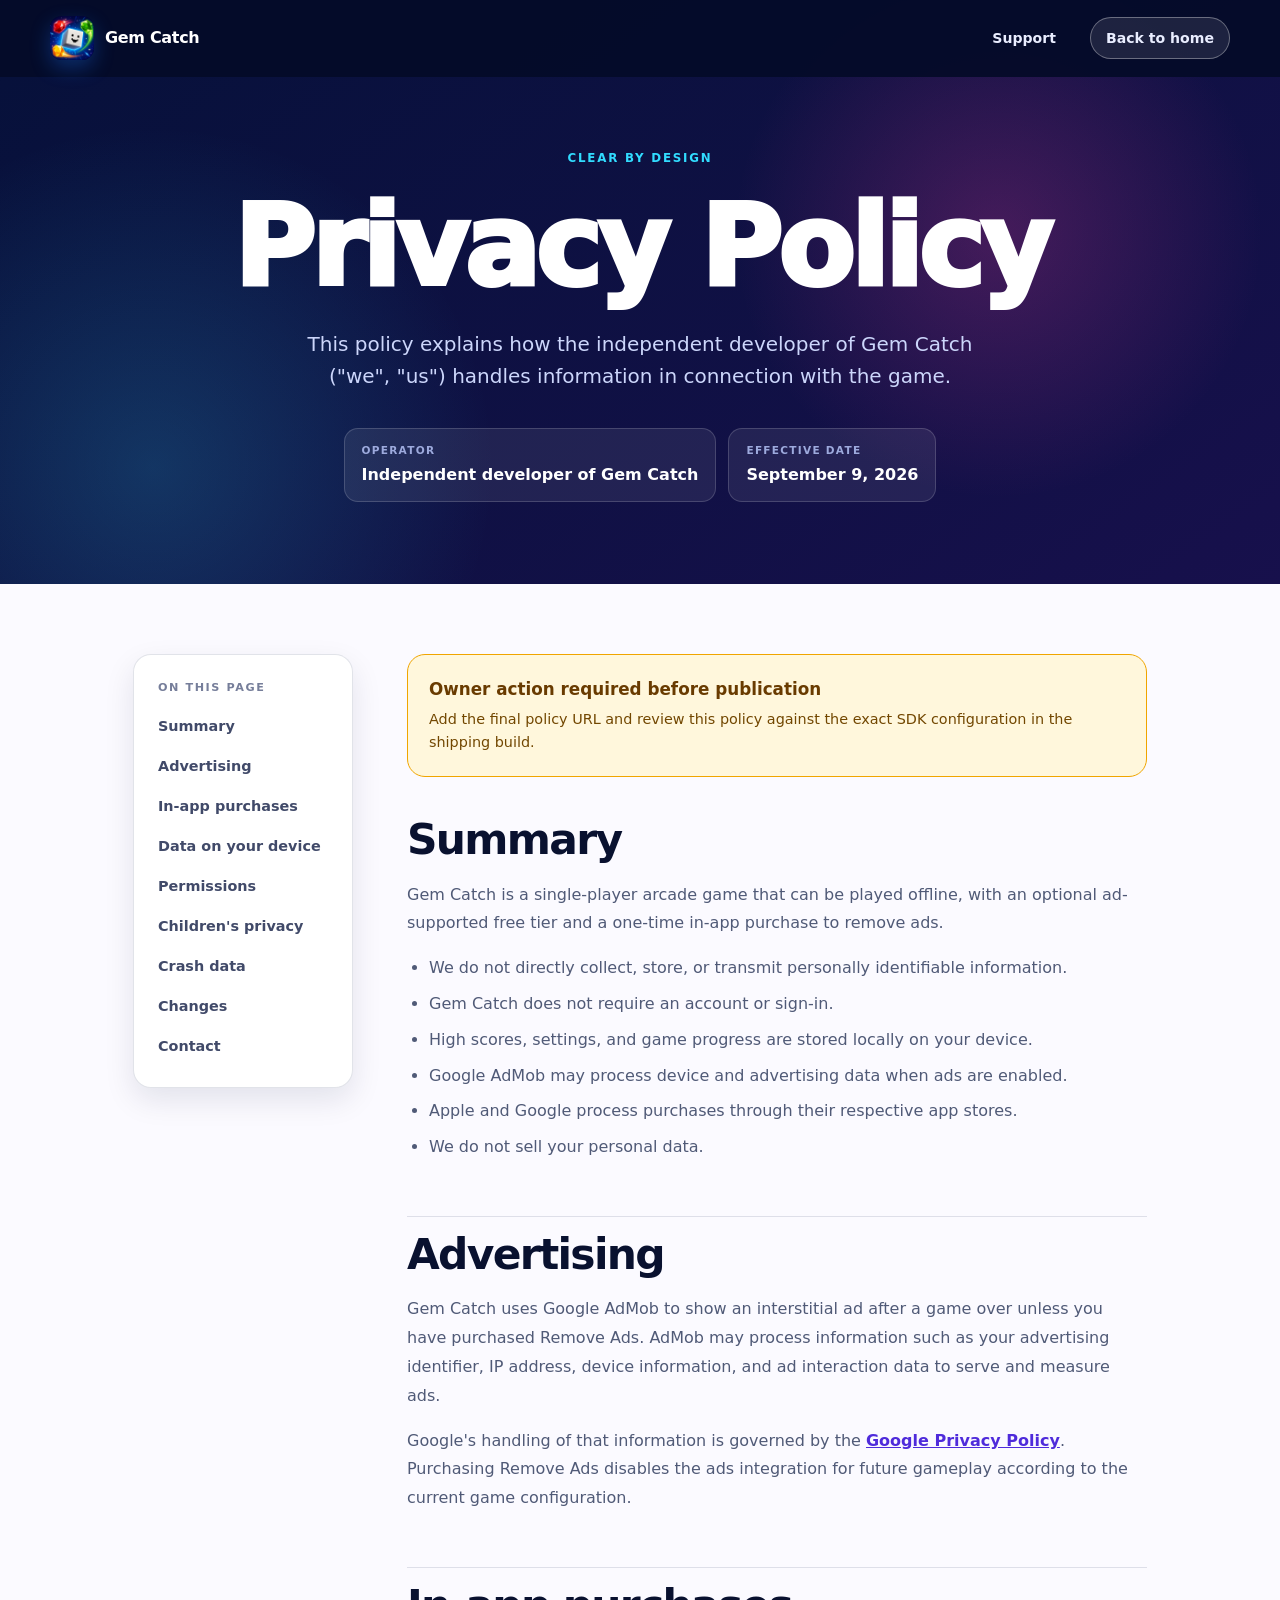
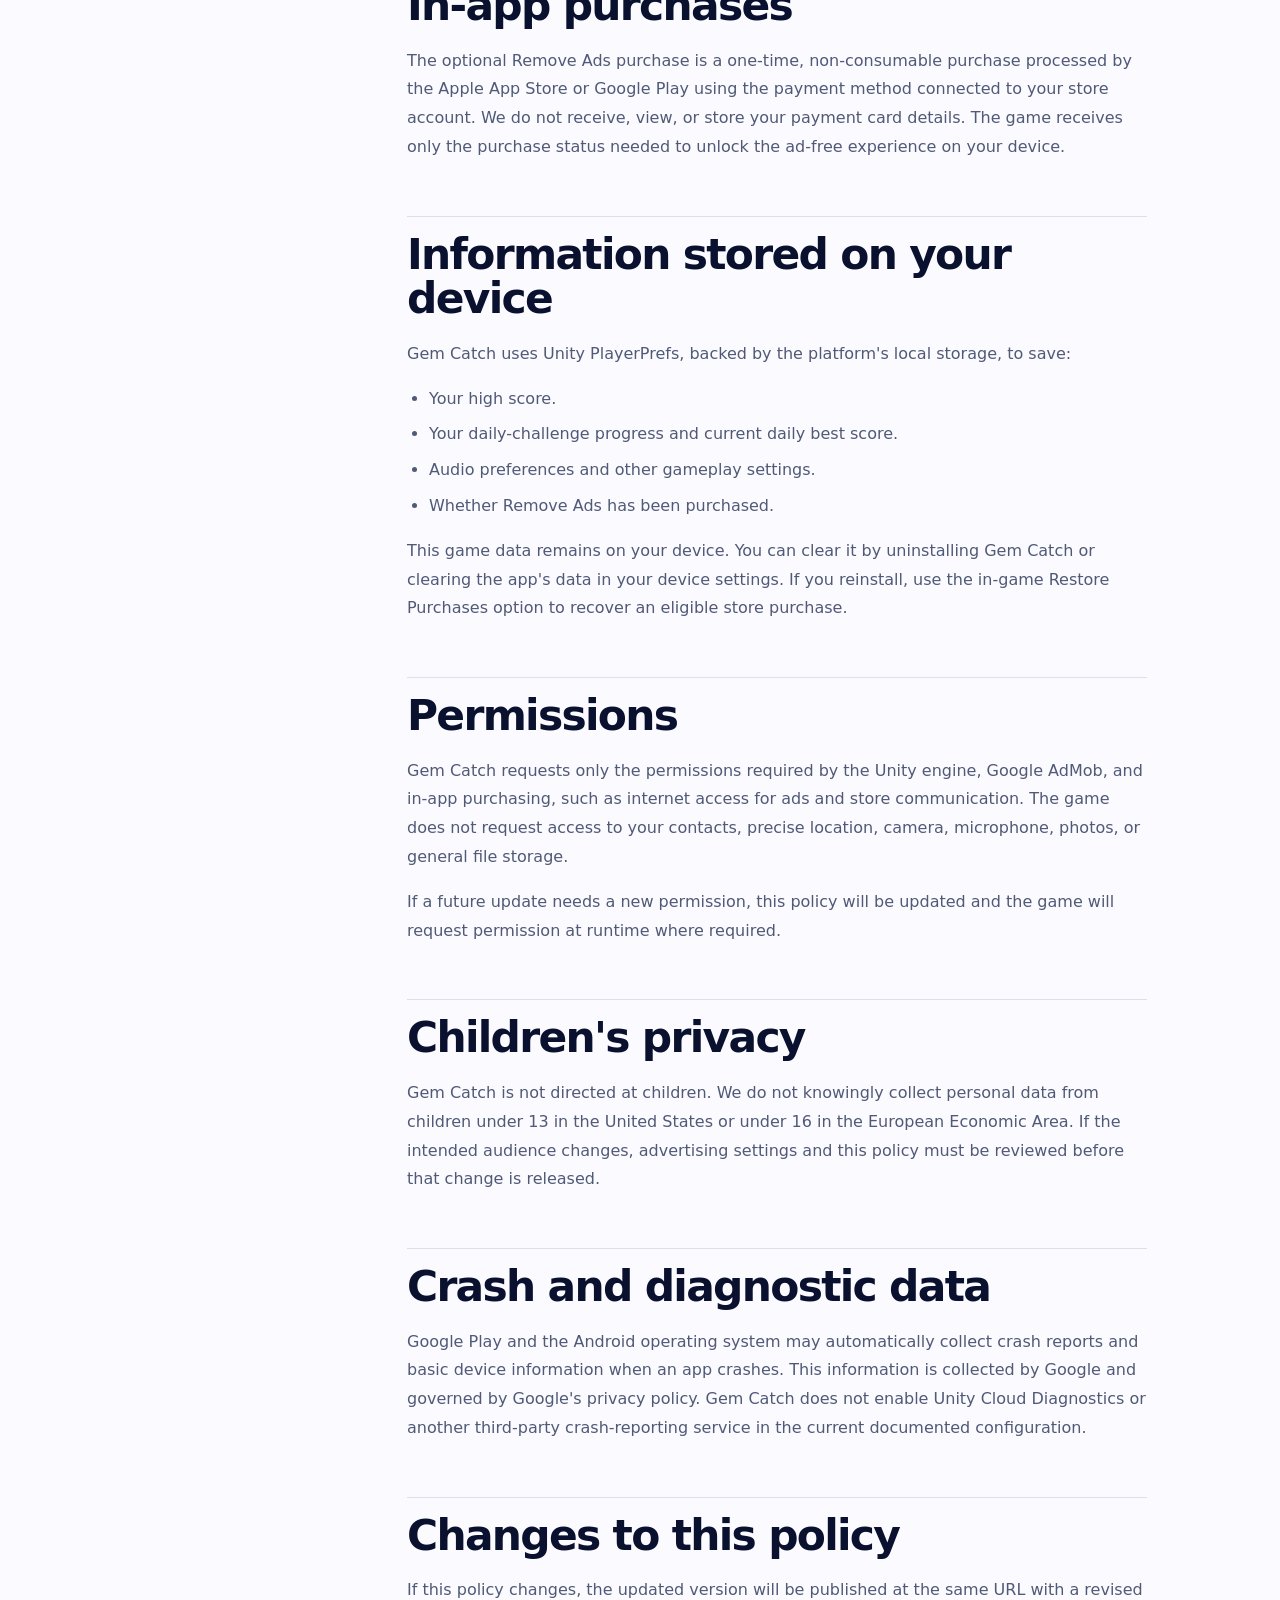
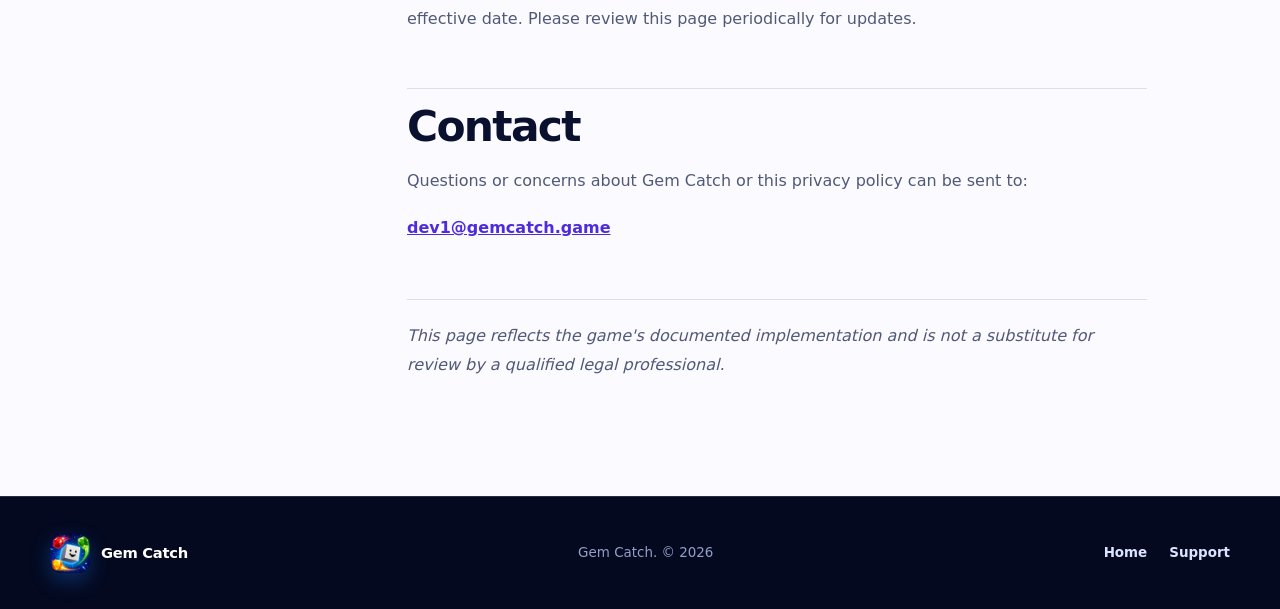
==== privacy-policy/index.html @ 97f4d266 "Launch Gem Catch website Co-authored-by: Copilot App <223556219+Copilot@users.noreply.github.com>" ====
<!doctype html>
<html lang="en" class="no-js">
  <head>
    <meta charset="utf-8">
    <meta name="viewport" content="width=device-width, initial-scale=1">
    <meta name="theme-color" content="#08184b">
    <meta name="description" content="Privacy Policy for the independently developed Gem Catch mobile game.">
    <meta name="robots" content="index, follow">

    <meta property="og:type" content="website">
    <meta property="og:site_name" content="Gem Catch">
    <meta property="og:title" content="Privacy Policy - Gem Catch">
    <meta property="og:description" content="Learn how Gem Catch handles local game data, advertising, purchases, and privacy.">
    <meta property="og:image" content="../assets/images/social-card.jpg">
    <meta property="og:image:width" content="1200">
    <meta property="og:image:height" content="630">
    <meta name="twitter:card" content="summary_large_image">
    <meta name="twitter:title" content="Privacy Policy - Gem Catch">
    <meta name="twitter:description" content="Learn how Gem Catch handles local game data, advertising, purchases, and privacy.">
    <meta name="twitter:image" content="../assets/images/social-card.jpg">

    <!-- OWNER_TODO: Add canonical and og:url after the public site URL is known. -->
    <title>Privacy Policy - Gem Catch</title>

    <link rel="icon" href="../assets/images/favicon.png" type="image/png">
    <link rel="apple-touch-icon" href="../assets/images/app-icon-192.png">
    <link rel="stylesheet" href="../assets/css/styles.css">
    <script>
      document.documentElement.classList.replace("no-js", "js");
    </script>
  </head>
  <body class="policy-page">
    <a class="skip-link" href="#policy-content">Skip to policy</a>

    <header class="site-header" data-site-header>
      <div class="container header-inner">
        <a class="brand" href="../" aria-label="Gem Catch home">
          <img src="../assets/images/app-icon-192.png" width="44" height="44" alt="">
          <span>Gem Catch</span>
        </a>
        <nav class="site-nav policy-nav" aria-label="Policy navigation">
          <a href="../#support">Support</a>
          <a class="nav-pill" href="../">Back to home</a>
        </nav>
      </div>
    </header>

    <main id="policy-content">
      <header class="policy-hero">
        <div class="container policy-hero-inner reveal">
          <p class="eyebrow">Clear by design</p>
          <h1>Privacy Policy</h1>
          <p class="policy-lead">
            This policy explains how the independent developer of Gem Catch
            ("we", "us") handles information in connection with the game.
          </p>
          <dl class="policy-meta">
            <div>
              <dt>Operator</dt>
              <dd>Independent developer of Gem Catch</dd>
            </div>
            <div>
              <dt>Effective date</dt>
              <dd><time datetime="2026-09-09">September 9, 2026</time></dd>
            </div>
          </dl>
        </div>
      </header>

      <div class="container policy-layout">
        <aside class="policy-toc" aria-label="On this page">
          <p>On this page</p>
          <nav>
            <a href="#summary">Summary</a>
            <a href="#advertising">Advertising</a>
            <a href="#purchases">In-app purchases</a>
            <a href="#local-data">Data on your device</a>
            <a href="#permissions">Permissions</a>
            <a href="#children">Children's privacy</a>
            <a href="#diagnostics">Crash data</a>
            <a href="#changes">Changes</a>
            <a href="#contact">Contact</a>
          </nav>
        </aside>

        <article class="policy-article">
          <div class="publication-notice" role="note">
            <strong>Owner action required before publication</strong>
            <p>
              Add the final policy URL and review this policy against the exact
              SDK configuration in the shipping build.
            </p>
          </div>

          <section id="summary">
            <h2>Summary</h2>
            <p>
              Gem Catch is a single-player arcade game that can be played
              offline, with an optional ad-supported free tier and a one-time
              in-app purchase to remove ads.
            </p>
            <ul>
              <li>We do not directly collect, store, or transmit personally identifiable information.</li>
              <li>Gem Catch does not require an account or sign-in.</li>
              <li>High scores, settings, and game progress are stored locally on your device.</li>
              <li>Google AdMob may process device and advertising data when ads are enabled.</li>
              <li>Apple and Google process purchases through their respective app stores.</li>
              <li>We do not sell your personal data.</li>
            </ul>
          </section>

          <section id="advertising">
            <h2>Advertising</h2>
            <p>
              Gem Catch uses Google AdMob to show an interstitial ad after a
              game over unless you have purchased Remove Ads. AdMob may process
              information such as your advertising identifier, IP address,
              device information, and ad interaction data to serve and measure ads.
            </p>
            <p>
              Google's handling of that information is governed by the
              <a href="https://policies.google.com/privacy" rel="noopener noreferrer">Google Privacy Policy</a>.
              Purchasing Remove Ads disables the ads integration for future
              gameplay according to the current game configuration.
            </p>
          </section>

          <section id="purchases">
            <h2>In-app purchases</h2>
            <p>
              The optional Remove Ads purchase is a one-time, non-consumable
              purchase processed by the Apple App Store or Google Play using
              the payment method connected to your store account. We do not
              receive, view, or store your payment card details.
              The game receives only the purchase status needed to unlock the
              ad-free experience on your device.
            </p>
          </section>

          <section id="local-data">
            <h2>Information stored on your device</h2>
            <p>
              Gem Catch uses Unity PlayerPrefs, backed by the platform's local
              storage, to save:
            </p>
            <ul>
              <li>Your high score.</li>
              <li>Your daily-challenge progress and current daily best score.</li>
              <li>Audio preferences and other gameplay settings.</li>
              <li>Whether Remove Ads has been purchased.</li>
            </ul>
            <p>
              This game data remains on your device. You can clear it by
              uninstalling Gem Catch or clearing the app's data in your device
              settings. If you reinstall, use the in-game Restore Purchases
              option to recover an eligible store purchase.
            </p>
          </section>

          <section id="permissions">
            <h2>Permissions</h2>
            <p>
              Gem Catch requests only the permissions required by the Unity
              engine, Google AdMob, and in-app purchasing, such as internet
              access for ads and store communication. The game does not request
              access to your contacts, precise location, camera, microphone,
              photos, or general file storage.
            </p>
            <p>
              If a future update needs a new permission, this policy will be
              updated and the game will request permission at runtime where required.
            </p>
          </section>

          <section id="children">
            <h2>Children's privacy</h2>
            <p>
              Gem Catch is not directed at children. We do not knowingly
              collect personal data from children under 13 in the
              United States or under 16 in the European Economic Area. If the
              intended audience changes, advertising settings and this policy
              must be reviewed before that change is released.
            </p>
          </section>

          <section id="diagnostics">
            <h2>Crash and diagnostic data</h2>
            <p>
              Google Play and the Android operating system may automatically
              collect crash reports and basic device information when an app
              crashes. This information is collected by Google and governed by
              Google's privacy policy. Gem Catch does not enable Unity Cloud
              Diagnostics or another third-party crash-reporting service in
              the current documented configuration.
            </p>
          </section>

          <section id="changes">
            <h2>Changes to this policy</h2>
            <p>
              If this policy changes, the updated version will be published at
              the same URL with a revised effective date. Please review this
              page periodically for updates.
            </p>
          </section>

          <section id="contact">
            <h2>Contact</h2>
            <p>
              Questions or concerns about Gem Catch or this privacy policy can
              be sent to:
            </p>
            <p class="support-email">
              <a href="mailto:dev1@gemcatch.game">dev1@gemcatch.game</a>
            </p>
          </section>

          <p class="policy-disclaimer">
            This page reflects the game's documented implementation and is not
            a substitute for review by a qualified legal professional.
          </p>
        </article>
      </div>
    </main>

    <footer class="site-footer">
      <div class="container footer-inner">
        <a class="brand brand-footer" href="../" aria-label="Gem Catch home">
          <img src="../assets/images/app-icon-192.png" width="40" height="40" alt="">
          <span>Gem Catch</span>
        </a>
        <p>Gem Catch. <span>&copy; <span data-current-year>2026</span></span></p>
        <nav aria-label="Footer navigation">
          <a href="../">Home</a>
          <a href="../#support">Support</a>
        </nav>
      </div>
    </footer>

    <script src="../assets/js/site.js" defer></script>
  </body>
</html>
---- assets/css/styles.css ----
:root {
  color-scheme: dark;
  --ink: #09112f;
  --ink-soft: #263055;
  --paper: #fbfaff;
  --paper-blue: #f0f5ff;
  --night: #050b29;
  --night-soft: #0b1950;
  --blue: #1e79ff;
  --cyan: #31dcff;
  --pink: #ff42a7;
  --purple: #9b5cff;
  --gold: #ffc629;
  --green: #8bea37;
  --white: #ffffff;
  --muted-light: #bdc8ef;
  --border-light: rgba(255, 255, 255, 0.14);
  --border-dark: rgba(13, 28, 75, 0.12);
  --shadow-sm: 0 12px 30px rgba(6, 16, 55, 0.1);
  --shadow-lg: 0 34px 80px rgba(3, 9, 41, 0.28);
  --radius-sm: 18px;
  --radius-md: 28px;
  --radius-lg: 42px;
  --container: 1180px;
}

*,
*::before,
*::after {
  box-sizing: border-box;
}

html {
  scroll-behavior: smooth;
  scroll-padding-top: 96px;
}

body {
  margin: 0;
  background: var(--night);
  color: var(--white);
  font-family: Inter, ui-rounded, "SF Pro Rounded", "Segoe UI", system-ui, -apple-system, sans-serif;
  font-size: 16px;
  line-height: 1.6;
  text-rendering: optimizeLegibility;
  -webkit-font-smoothing: antialiased;
}

body::selection {
  background: var(--gold);
  color: var(--ink);
}

img,
svg {
  display: block;
  max-width: 100%;
}

button,
a {
  font: inherit;
}

a {
  color: inherit;
}

h1,
h2,
h3,
p {
  margin-top: 0;
}

h1,
h2,
h3 {
  line-height: 1.05;
  letter-spacing: -0.04em;
}

h2 {
  margin-bottom: 24px;
  font-size: clamp(2.45rem, 7vw, 5.6rem);
  font-weight: 900;
}

h2 span {
  color: var(--blue);
}

h3 {
  font-size: clamp(1.35rem, 3vw, 2rem);
  font-weight: 850;
}

.container {
  width: min(calc(100% - 40px), var(--container));
  margin-inline: auto;
}

.section {
  position: relative;
  padding: 96px 0;
}

.sr-only {
  position: absolute;
  width: 1px;
  height: 1px;
  padding: 0;
  margin: -1px;
  overflow: hidden;
  clip: rect(0, 0, 0, 0);
  white-space: nowrap;
  border: 0;
}

.skip-link {
  position: fixed;
  top: 12px;
  left: 12px;
  z-index: 1000;
  padding: 10px 16px;
  border-radius: 999px;
  background: var(--white);
  color: var(--ink);
  font-weight: 800;
  text-decoration: none;
  transform: translateY(-160%);
  transition: transform 160ms ease;
}

.skip-link:focus {
  transform: translateY(0);
}

:focus-visible {
  outline: 3px solid var(--gold);
  outline-offset: 4px;
}

.site-header {
  position: fixed;
  top: 0;
  right: 0;
  left: 0;
  z-index: 100;
  border-bottom: 1px solid transparent;
  transition: background-color 180ms ease, border-color 180ms ease, box-shadow 180ms ease;
}

.site-header.is-scrolled {
  border-color: var(--border-light);
  background: rgba(5, 11, 41, 0.86);
  box-shadow: 0 12px 36px rgba(0, 0, 0, 0.16);
  -webkit-backdrop-filter: blur(18px);
  backdrop-filter: blur(18px);
}

.header-inner {
  display: flex;
  min-height: 76px;
  align-items: center;
  justify-content: space-between;
  gap: 18px;
}

.brand {
  display: inline-flex;
  align-items: center;
  gap: 11px;
  color: var(--white);
  font-size: 1rem;
  font-weight: 900;
  letter-spacing: -0.02em;
  text-decoration: none;
  white-space: nowrap;
}

.brand img {
  border-radius: 12px;
  box-shadow: 0 8px 20px rgba(27, 127, 255, 0.3);
}

.site-nav {
  display: flex;
  align-items: center;
  gap: clamp(12px, 2.7vw, 34px);
}

.site-nav a {
  color: #e9edff;
  font-size: 0.88rem;
  font-weight: 750;
  text-decoration: none;
}

.site-nav a:not(.nav-pill):hover {
  color: var(--cyan);
}

.nav-pill {
  padding: 9px 15px;
  border: 1px solid rgba(255, 255, 255, 0.34);
  border-radius: 999px;
  background: rgba(255, 255, 255, 0.1);
}

.nav-pill:hover {
  background: var(--white);
  color: var(--ink);
}

.hero {
  position: relative;
  min-height: 820px;
  overflow: hidden;
  padding: 126px 0 110px;
  background:
    radial-gradient(circle at 18% 42%, rgba(48, 218, 255, 0.19), transparent 28%),
    radial-gradient(circle at 84% 33%, rgba(255, 52, 157, 0.2), transparent 25%),
    linear-gradient(145deg, #07133f 0%, #061036 43%, #17083e 100%);
}

.hero::before {
  position: absolute;
  inset: 0;
  background:
    linear-gradient(90deg, rgba(5, 11, 41, 0.22), rgba(5, 11, 41, 0.02)),
    url("../images/space-background.png") center / cover;
  content: "";
  opacity: 0.42;
}

.hero-stars,
.cta-stars {
  position: absolute;
  inset: 0;
  background-image:
    radial-gradient(circle at 15% 25%, #fff 0 1px, transparent 2px),
    radial-gradient(circle at 75% 18%, #fff 0 1px, transparent 2px),
    radial-gradient(circle at 66% 68%, #9eeeff 0 1px, transparent 2px),
    radial-gradient(circle at 35% 76%, #fff 0 1px, transparent 2px),
    radial-gradient(circle at 88% 80%, #ffccf0 0 1px, transparent 2px);
  background-size: 240px 240px, 310px 310px, 350px 350px, 290px 290px, 420px 420px;
  opacity: 0.75;
}

.hero-grid {
  position: relative;
  z-index: 2;
  display: grid;
  align-items: center;
  gap: clamp(42px, 7vw, 90px);
}

.hero-copy {
  position: relative;
  z-index: 3;
}

.eyebrow {
  display: flex;
  align-items: center;
  gap: 10px;
  margin-bottom: 22px;
  color: var(--cyan);
  font-size: 0.74rem;
  font-weight: 900;
  letter-spacing: 0.15em;
  line-height: 1.4;
  text-transform: uppercase;
}

.eyebrow-dot {
  width: 8px;
  height: 8px;
  border-radius: 2px;
  background: var(--green);
  box-shadow: 0 0 16px var(--green);
  transform: rotate(45deg);
}

.eyebrow-dark {
  color: #4c2ddb;
}

.hero-logo {
  width: min(100%, 420px);
  height: auto;
  max-height: 260px;
  margin: -34px 0 -30px;
  object-fit: contain;
  object-position: left center;
}

.hero-kicker {
  margin-bottom: 13px;
  color: var(--white);
  font-size: clamp(2.1rem, 8vw, 4.9rem);
  font-weight: 950;
  letter-spacing: -0.065em;
  line-height: 0.98;
}

.hero-description {
  max-width: 580px;
  margin-bottom: 28px;
  color: #d7defc;
  font-size: clamp(1.05rem, 2vw, 1.25rem);
  line-height: 1.7;
}

.store-actions {
  display: flex;
  flex-wrap: wrap;
  gap: 12px;
}

.store-button {
  display: inline-flex;
  min-width: 184px;
  align-items: center;
  justify-content: center;
  gap: 12px;
  padding: 11px 18px;
  border: 1px solid rgba(255, 255, 255, 0.22);
  border-radius: 15px;
  background: rgba(255, 255, 255, 0.09);
  color: var(--white);
  line-height: 1.1;
  text-align: left;
}

.store-button svg {
  width: 25px;
  height: 25px;
  fill: currentColor;
}

.store-button span {
  font-size: 0.98rem;
  font-weight: 850;
}

.store-button small {
  display: block;
  margin-bottom: 3px;
  color: #abb6e2;
  font-size: 0.63rem;
  font-weight: 700;
  letter-spacing: 0.06em;
  text-transform: uppercase;
}

.store-button:disabled {
  cursor: not-allowed;
  opacity: 0.72;
}

.trust-list {
  display: flex;
  flex-wrap: wrap;
  gap: 8px 20px;
  padding: 0;
  margin: 25px 0 0;
  color: var(--muted-light);
  font-size: 0.85rem;
  font-weight: 700;
  list-style: none;
}

.trust-list li::before {
  margin-right: 8px;
  color: var(--green);
  content: "\2713";
}

.hero-visual {
  position: relative;
  display: grid;
  min-height: 550px;
  place-items: center;
}

.phone-shell {
  position: relative;
  z-index: 4;
  width: min(73vw, 320px);
  padding: 10px;
  border: 1px solid rgba(255, 255, 255, 0.42);
  border-radius: 48px;
  background: linear-gradient(145deg, #f8f9ff, #7c89bc 45%, #19234e 55%, #ced6ff);
  box-shadow:
    0 48px 90px rgba(0, 0, 0, 0.42),
    inset 0 0 0 2px rgba(255, 255, 255, 0.7);
  transform: rotate(4deg);
}

.phone-shell::after {
  position: absolute;
  inset: 5px;
  z-index: -1;
  border-radius: 43px;
  background: #030719;
  content: "";
}

.phone-speaker {
  position: absolute;
  top: 18px;
  left: 50%;
  z-index: 8;
  width: 78px;
  height: 23px;
  border-radius: 0 0 14px 14px;
  background: #050812;
  transform: translateX(-50%);
}

.phone-screen {
  position: relative;
  aspect-ratio: 9 / 18;
  overflow: hidden;
  border-radius: 38px;
  background: var(--night);
}

.concept-screen > img {
  width: 100%;
  height: 100%;
  object-fit: cover;
}

.concept-screen::after {
  position: absolute;
  inset: 0;
  background:
    linear-gradient(180deg, rgba(2, 7, 28, 0.4), transparent 28%),
    radial-gradient(circle at 50% 68%, rgba(46, 218, 255, 0.12), transparent 34%),
    linear-gradient(0deg, rgba(1, 5, 24, 0.7), transparent 30%);
  content: "";
}

.concept-hud {
  position: absolute;
  top: 50px;
  right: 17px;
  left: 17px;
  z-index: 2;
  display: flex;
  align-items: center;
  justify-content: space-between;
  color: var(--white);
  font-size: 0.58rem;
  font-weight: 900;
  letter-spacing: 0.12em;
}

.concept-hud strong {
  display: block;
  color: var(--gold);
  font-size: 1.15rem;
  letter-spacing: 0.02em;
}

.concept-hud > span:last-child {
  padding: 7px 9px;
  border-radius: 9px;
  background: linear-gradient(135deg, var(--pink), #7e3bff);
  box-shadow: 0 7px 20px rgba(255, 66, 167, 0.35);
}

.drop-line {
  position: absolute;
  top: 145px;
  left: 50%;
  z-index: 2;
  width: 2px;
  height: 155px;
  background: linear-gradient(180deg, rgba(60, 226, 255, 0), rgba(60, 226, 255, 0.8));
  transform: rotate(-14deg);
  transform-origin: top center;
}

.play-gem,
.mini-gem,
.floating-gem {
  background: linear-gradient(135deg, rgba(255, 255, 255, 0.9) 0 12%, var(--cyan) 14% 45%, #1781ff 48% 76%, #0751bc 78%);
  clip-path: polygon(50% 0, 89% 22%, 100% 62%, 65% 100%, 28% 91%, 0 55%, 14% 18%);
  filter: drop-shadow(0 0 12px rgba(49, 220, 255, 0.85));
}

.play-gem {
  position: absolute;
  top: 294px;
  left: 42%;
  z-index: 3;
  width: 56px;
  height: 56px;
  animation: gem-float 2.7s ease-in-out infinite;
}

.catcher {
  position: absolute;
  bottom: 71px;
  left: 50%;
  z-index: 3;
  width: 92px;
  height: 64px;
  border: 5px solid #ecf8ff;
  border-top: 0;
  border-radius: 8px 8px 18px 18px;
  background: linear-gradient(180deg, rgba(49, 220, 255, 0.2), rgba(49, 220, 255, 0.6));
  box-shadow: 0 0 22px rgba(49, 220, 255, 0.65);
  transform: translateX(-50%) perspective(70px) rotateX(-8deg);
}

.catcher span {
  position: absolute;
  top: -6px;
  width: 8px;
  height: 8px;
  border-radius: 50%;
  background: var(--white);
}

.catcher span:first-child {
  left: -6px;
}

.catcher span:last-child {
  right: -6px;
}

.concept-label {
  position: absolute;
  right: 14px;
  bottom: 18px;
  left: 14px;
  z-index: 4;
  padding: 8px 10px;
  border: 1px solid rgba(255, 255, 255, 0.22);
  border-radius: 999px;
  background: rgba(3, 8, 31, 0.7);
  color: #dce5ff;
  font-size: 0.59rem;
  font-weight: 800;
  letter-spacing: 0.1em;
  text-align: center;
  text-transform: uppercase;
  -webkit-backdrop-filter: blur(10px);
  backdrop-filter: blur(10px);
}

.orbit {
  position: absolute;
  z-index: 1;
  border: 1px solid rgba(79, 222, 255, 0.28);
  border-radius: 50%;
  transform: rotate(-12deg);
}

.orbit-one {
  width: 500px;
  height: 280px;
}

.orbit-two {
  width: 610px;
  height: 350px;
  border-color: rgba(255, 66, 167, 0.2);
  transform: rotate(21deg);
}

.score-chip {
  position: absolute;
  z-index: 6;
  display: flex;
  align-items: center;
  gap: 10px;
  padding: 12px 15px;
  border: 1px solid rgba(255, 255, 255, 0.24);
  border-radius: 15px;
  background: rgba(11, 25, 80, 0.8);
  box-shadow: var(--shadow-lg);
  -webkit-backdrop-filter: blur(12px);
  backdrop-filter: blur(12px);
}

.score-chip span {
  color: var(--muted-light);
  font-size: 0.65rem;
  font-weight: 800;
  letter-spacing: 0.08em;
  text-transform: uppercase;
}

.score-chip strong {
  color: var(--gold);
  font-size: 1.35rem;
}

.score-chip-top {
  top: 105px;
  right: 0;
  transform: rotate(5deg);
}

.score-chip-bottom {
  bottom: 115px;
  left: -5px;
  transform: rotate(-7deg);
}

.floating-gem {
  position: absolute;
  z-index: 1;
  width: 42px;
  height: 42px;
}

.gem-pink {
  background: linear-gradient(135deg, #fff 0 10%, #ff8bd1 12% 36%, var(--pink) 39% 72%, #a90f68 74%);
  filter: drop-shadow(0 0 14px rgba(255, 66, 167, 0.7));
}

.gem-green {
  background: linear-gradient(135deg, #fff 0 10%, #c7ff83 12% 36%, var(--green) 39% 72%, #329413 74%);
  filter: drop-shadow(0 0 14px rgba(139, 234, 55, 0.65));
}

.gem-gold {
  background: linear-gradient(135deg, #fff 0 10%, #fff082 12% 36%, var(--gold) 39% 72%, #d77b00 74%);
  filter: drop-shadow(0 0 14px rgba(255, 198, 41, 0.7));
}

.gem-one {
  top: 21%;
  left: 5%;
  animation: drift 5s ease-in-out infinite;
}

.gem-two {
  right: 7%;
  bottom: 18%;
  width: 30px;
  height: 30px;
  animation: drift 6s 1s ease-in-out infinite;
}

.gem-three {
  bottom: 8%;
  left: 45%;
  width: 24px;
  height: 24px;
  animation: drift 4s 0.5s ease-in-out infinite;
}

.hero-wave {
  position: absolute;
  right: -5%;
  bottom: -68px;
  left: -5%;
  z-index: 5;
  height: 140px;
  border-radius: 50% 50% 0 0;
  background: var(--paper);
}

.section-light {
  background: var(--paper);
  color: var(--ink);
}

.section-heading {
  max-width: 760px;
  margin-bottom: 54px;
}

.section-heading > p:last-child {
  max-width: 650px;
  color: #586180;
  font-size: 1.08rem;
}

.section-heading-centered {
  margin-right: auto;
  margin-left: auto;
  text-align: center;
}

.section-heading-centered .eyebrow {
  justify-content: center;
}

.section-heading-centered > p:last-child {
  margin-right: auto;
  margin-left: auto;
}

.steps-grid {
  display: grid;
  gap: 18px;
  padding: 0;
  margin: 0;
  list-style: none;
}

.step-card {
  position: relative;
  min-height: 340px;
  overflow: hidden;
  padding: 28px;
  border: 1px solid var(--border-dark);
  border-radius: var(--radius-md);
  background: var(--white);
  box-shadow: var(--shadow-sm);
}

.step-card.featured {
  background: linear-gradient(145deg, #5225de, #147cec);
  color: var(--white);
  transform: none;
}

.step-card p {
  color: #65708e;
}

.step-card.featured p {
  color: #dbe3ff;
}

.step-number {
  color: #9ba4bc;
  font-size: 0.75rem;
  font-weight: 900;
  letter-spacing: 0.14em;
}

.featured .step-number {
  color: #b9efff;
}

.step-icon {
  position: relative;
  display: grid;
  width: 110px;
  height: 110px;
  margin: 30px 0 38px;
  place-items: center;
  border-radius: 32px;
  background: var(--paper-blue);
  transform: rotate(-5deg);
}

.featured .step-icon {
  background: rgba(255, 255, 255, 0.12);
}

.step-icon-place::before {
  width: 62px;
  height: 28px;
  border: 5px solid var(--blue);
  border-top: 0;
  border-radius: 4px 4px 12px 12px;
  content: "";
}

.step-icon-place span {
  position: absolute;
  top: 25px;
  width: 29px;
  height: 29px;
  background: linear-gradient(135deg, #fff, var(--pink) 35%, #8625b8);
  clip-path: polygon(50% 0, 100% 40%, 72% 100%, 25% 92%, 0 35%);
}

.step-icon-predict::before {
  width: 58px;
  height: 58px;
  border: 4px dashed var(--cyan);
  border-radius: 50%;
  content: "";
}

.step-icon-predict span {
  position: absolute;
  width: 28px;
  height: 28px;
  background: linear-gradient(135deg, #fff, var(--gold) 35%, #f36e19);
  clip-path: polygon(50% 0, 100% 35%, 75% 100%, 20% 92%, 0 38%);
}

.step-icon-catch::before {
  width: 57px;
  height: 57px;
  border-radius: 50%;
  background:
    linear-gradient(90deg, transparent 46%, var(--pink) 47% 53%, transparent 54%),
    linear-gradient(transparent 46%, var(--pink) 47% 53%, transparent 54%);
  content: "";
}

.step-icon-catch span {
  position: absolute;
  width: 15px;
  height: 15px;
  border-radius: 50%;
  background: var(--pink);
  box-shadow: 0 0 16px var(--pink);
}

.features-section {
  overflow: hidden;
  background:
    radial-gradient(circle at 0 20%, rgba(24, 132, 255, 0.24), transparent 28%),
    radial-gradient(circle at 100% 80%, rgba(255, 66, 167, 0.16), transparent 24%),
    var(--night);
}

.features-section .section-heading > p:last-child {
  color: var(--muted-light);
}

.features-section h2 span,
.preview-section h2 span {
  color: var(--cyan);
}

.feature-grid {
  display: grid;
  gap: 18px;
}

.feature-card {
  position: relative;
  min-height: 320px;
  overflow: hidden;
  padding: 30px;
  border: 1px solid var(--border-light);
  border-radius: var(--radius-md);
  background: rgba(255, 255, 255, 0.065);
  box-shadow: inset 0 1px 0 rgba(255, 255, 255, 0.06);
}

.feature-card::before {
  position: absolute;
  inset: 0;
  background: linear-gradient(145deg, rgba(255, 255, 255, 0.06), transparent 45%);
  content: "";
  pointer-events: none;
}

.feature-card h3,
.feature-card p,
.feature-card .feature-tag {
  position: relative;
  z-index: 2;
}

.feature-card p {
  max-width: 500px;
  color: var(--muted-light);
}

.feature-tag {
  display: inline-block;
  margin-bottom: 16px;
  color: var(--cyan);
  font-size: 0.7rem;
  font-weight: 900;
  letter-spacing: 0.15em;
  text-transform: uppercase;
}

.feature-combo {
  display: grid;
  align-items: end;
  background:
    radial-gradient(circle at 80% 15%, rgba(255, 66, 167, 0.26), transparent 33%),
    linear-gradient(145deg, rgba(125, 54, 255, 0.3), rgba(255, 255, 255, 0.04));
}

.combo-meter {
  position: relative;
  z-index: 2;
  display: flex;
  align-items: end;
  gap: 7px;
}

.combo-meter span {
  display: grid;
  flex: 1;
  height: 42px;
  place-items: center;
  border-radius: 12px 12px 5px 5px;
  background: rgba(255, 255, 255, 0.08);
  color: #8e9ac5;
  font-size: 0.77rem;
  font-weight: 900;
}

.combo-meter span:nth-child(2) {
  height: 55px;
}

.combo-meter span:nth-child(3) {
  height: 69px;
}

.combo-meter span:nth-child(4) {
  height: 83px;
}

.combo-meter span.active {
  height: 102px;
  background: linear-gradient(180deg, var(--pink), #7b39fb);
  color: var(--white);
  box-shadow: 0 10px 30px rgba(255, 66, 167, 0.35);
}

.feature-gems {
  display: flex;
  height: 105px;
  align-items: center;
  gap: 16px;
}

.mini-gem {
  width: 64px;
  height: 64px;
}

.mini-gem-gold {
  background: linear-gradient(135deg, #fff 0 10%, #fff082 12% 36%, var(--gold) 39% 72%, #d77b00 74%);
  filter: drop-shadow(0 0 14px rgba(255, 198, 41, 0.5));
  transform: rotate(-10deg);
}

.mini-heart {
  position: relative;
  width: 58px;
  height: 52px;
  margin-top: 12px;
  background: linear-gradient(145deg, #ff9bcf, var(--pink) 52%, #b31871);
  clip-path: polygon(50% 100%, 5% 52%, 3% 29%, 12% 10%, 31% 2%, 50% 18%, 69% 2%, 88% 10%, 97% 29%, 95% 52%);
  filter: drop-shadow(0 0 14px rgba(255, 66, 167, 0.5));
}

.mini-bomb {
  position: relative;
  width: 56px;
  height: 56px;
  border: 3px solid #8290bd;
  border-radius: 50%;
  background: radial-gradient(circle at 34% 28%, #596385, #131932 66%);
  box-shadow: 0 0 20px rgba(139, 234, 55, 0.14);
  transform: rotate(8deg);
}

.mini-bomb::before {
  position: absolute;
  top: -22px;
  right: 1px;
  width: 24px;
  height: 25px;
  border-top: 4px solid var(--gold);
  border-radius: 50%;
  content: "";
  transform: rotate(34deg);
}

.mini-bomb::after {
  position: absolute;
  top: -23px;
  right: 0;
  width: 8px;
  height: 8px;
  border-radius: 50%;
  background: var(--gold);
  box-shadow: 0 0 11px var(--gold);
  content: "";
}

.feature-daily {
  background:
    radial-gradient(circle at 75% 20%, rgba(139, 234, 55, 0.2), transparent 30%),
    rgba(255, 255, 255, 0.065);
}

.calendar-icon {
  display: grid;
  width: 90px;
  height: 92px;
  margin-bottom: 24px;
  place-items: center;
  border: 3px solid #d9ffd1;
  border-radius: 19px;
  background: linear-gradient(180deg, var(--green) 0 25%, rgba(139, 234, 55, 0.1) 26%);
  box-shadow: 0 12px 34px rgba(139, 234, 55, 0.15);
}

.calendar-icon span {
  margin-top: 19px;
  color: var(--white);
  font-size: 1.75rem;
  font-weight: 950;
}

.feature-power {
  display: grid;
  align-items: center;
  gap: 30px;
  background:
    radial-gradient(circle at 22% 40%, rgba(49, 220, 255, 0.2), transparent 33%),
    linear-gradient(145deg, rgba(22, 104, 243, 0.25), rgba(255, 255, 255, 0.04));
}

.power-art {
  position: relative;
  z-index: 2;
  display: grid;
  gap: 11px;
}

.power-pill {
  display: block;
  width: fit-content;
  padding: 10px 16px;
  border: 1px solid rgba(255, 255, 255, 0.22);
  border-radius: 999px;
  background: rgba(255, 255, 255, 0.09);
  color: var(--white);
  font-size: 0.72rem;
  font-weight: 900;
  letter-spacing: 0.1em;
}

.power-pill:nth-child(1) {
  margin-left: 18px;
  color: var(--cyan);
  transform: rotate(-3deg);
}

.power-pill:nth-child(2) {
  margin-left: 60px;
  color: var(--green);
  transform: rotate(4deg);
}

.power-pill:nth-child(3) {
  color: var(--gold);
  transform: rotate(-5deg);
}

.world-section {
  overflow: hidden;
  background: var(--paper);
  color: var(--ink);
}

.world-grid {
  display: grid;
  align-items: center;
  gap: 58px;
}

.world-art {
  position: relative;
  width: min(100%, 510px);
  margin-inline: auto;
}

.world-art::before {
  position: absolute;
  inset: -6% 13% 8% -10%;
  z-index: 0;
  border-radius: 50%;
  background: rgba(49, 220, 255, 0.16);
  filter: blur(45px);
  content: "";
}

.world-art img {
  position: relative;
  z-index: 1;
  width: 100%;
  aspect-ratio: 2 / 3;
  border-radius: 160px 160px var(--radius-lg) var(--radius-lg);
  box-shadow: var(--shadow-lg);
  object-fit: cover;
}

.world-score {
  position: absolute;
  right: -10px;
  bottom: 58px;
  z-index: 2;
  min-width: 148px;
  padding: 16px 20px;
  border: 1px solid var(--border-dark);
  border-radius: var(--radius-sm);
  background: rgba(255, 255, 255, 0.9);
  box-shadow: var(--shadow-sm);
  -webkit-backdrop-filter: blur(12px);
  backdrop-filter: blur(12px);
}

.world-score span {
  display: block;
  color: #696f89;
  font-size: 0.65rem;
  font-weight: 900;
  letter-spacing: 0.12em;
  text-transform: uppercase;
}

.world-score strong {
  color: #5527dc;
  font-size: 1.65rem;
}

.world-copy > p:not(.eyebrow) {
  max-width: 600px;
  color: #59627f;
  font-size: 1.08rem;
}

.check-list {
  display: grid;
  gap: 15px;
  padding: 0;
  margin: 30px 0 0;
  list-style: none;
}

.check-list li {
  display: flex;
  align-items: center;
  gap: 13px;
  color: #2c3554;
  font-weight: 750;
}

.check-list span {
  display: grid;
  flex: 0 0 auto;
  width: 28px;
  height: 28px;
  place-items: center;
  border-radius: 8px;
  background: #e8efff;
  color: #4d29d8;
  font-size: 1.1rem;
}

.preview-section {
  background:
    radial-gradient(circle at 50% 10%, rgba(122, 65, 255, 0.2), transparent 30%),
    var(--night);
}

.preview-section .section-heading > p:last-child {
  color: var(--muted-light);
}

.preview-grid {
  display: grid;
  gap: 24px;
}

.preview-card {
  margin: 0;
}

.preview-phone {
  position: relative;
  overflow: hidden;
  padding: 9px;
  border: 1px solid rgba(255, 255, 255, 0.32);
  border-radius: 39px;
  background: linear-gradient(145deg, #e9eeff, #6574ac 45%, #121a3e 56%, #d5dcff);
  box-shadow: 0 30px 64px rgba(0, 0, 0, 0.33);
}

.preview-phone img {
  width: 100%;
  aspect-ratio: 9 / 17;
  border-radius: 31px;
  object-fit: cover;
}

.preview-phone::after {
  position: absolute;
  inset: 9px;
  border-radius: 31px;
  background: linear-gradient(180deg, transparent 50%, rgba(2, 6, 25, 0.82));
  content: "";
  pointer-events: none;
}

.preview-placeholder {
  position: absolute;
  right: 26px;
  bottom: 27px;
  left: 26px;
  z-index: 2;
  padding: 11px 13px;
  border: 1px solid rgba(255, 255, 255, 0.28);
  border-radius: 13px;
  background: rgba(6, 13, 48, 0.7);
  color: #eef2ff;
  font-size: 0.66rem;
  font-weight: 850;
  letter-spacing: 0.08em;
  text-align: center;
  text-transform: uppercase;
  -webkit-backdrop-filter: blur(10px);
  backdrop-filter: blur(10px);
}

.preview-card figcaption {
  padding: 17px 8px 0;
  color: var(--white);
  font-weight: 850;
}

.preview-card figcaption span {
  display: block;
  margin-bottom: 3px;
  color: #8d9ac7;
  font-size: 0.66rem;
  font-weight: 900;
  letter-spacing: 0.12em;
  text-transform: uppercase;
}

.final-cta {
  background: var(--paper);
}

.final-cta-card {
  position: relative;
  display: grid;
  overflow: hidden;
  align-items: center;
  gap: 32px;
  padding: 38px 26px;
  border-radius: var(--radius-lg);
  background:
    radial-gradient(circle at 10% 100%, rgba(49, 220, 255, 0.23), transparent 28%),
    radial-gradient(circle at 88% 4%, rgba(255, 66, 167, 0.25), transparent 28%),
    linear-gradient(135deg, #071640, #171054 52%, #330e52);
  box-shadow: var(--shadow-lg);
}

.final-cta-card > *:not(.cta-stars, .floating-gem) {
  position: relative;
  z-index: 2;
}

.final-cta-card > img {
  width: 140px;
  border-radius: 32px;
  box-shadow: 0 24px 45px rgba(0, 0, 0, 0.35);
  transform: rotate(-5deg);
}

.final-cta-card h2 {
  margin-bottom: 15px;
  font-size: clamp(2.2rem, 5vw, 4.5rem);
}

.final-cta-card p:not(.eyebrow) {
  margin-bottom: 25px;
  color: var(--muted-light);
}

.cta-gem-one {
  top: 16%;
  right: 8%;
}

.cta-gem-two {
  right: 43%;
  bottom: 8%;
  width: 24px;
  height: 24px;
}

.support-section {
  background: #eef4ff;
  color: var(--ink);
}

.support-grid {
  display: grid;
  gap: 34px;
}

.support-grid h2 {
  margin-bottom: 0;
  font-size: clamp(2.2rem, 6vw, 4.5rem);
}

.support-card {
  padding: 28px;
  border: 1px solid var(--border-dark);
  border-radius: var(--radius-md);
  background: var(--white);
  box-shadow: var(--shadow-sm);
}

.support-card > p:first-child {
  color: #5c6683;
}

.owner-placeholder {
  display: inline-block;
  padding: 6px 9px;
  border: 1px dashed #d05c00;
  border-radius: 8px;
  background: #fff2d9;
  color: #7e3900;
  font-size: 0.85rem;
  overflow-wrap: anywhere;
}

.support-email {
  margin: 18px 0;
  font-weight: 800;
}

.support-email a {
  color: #4c2bd7;
  overflow-wrap: anywhere;
}

.text-link {
  display: inline-flex;
  gap: 10px;
  align-items: center;
  color: #4c2bd7;
  font-weight: 850;
  text-decoration: none;
}

.text-link:hover {
  color: #1d77ee;
}

.site-footer {
  border-top: 1px solid var(--border-light);
  background: #04091f;
}

.footer-inner {
  display: flex;
  flex-direction: column;
  min-height: 170px;
  align-items: flex-start;
  justify-content: center;
  gap: 20px;
  padding-block: 34px;
}

.footer-inner p {
  margin: 0;
  color: #929fc8;
  font-size: 0.84rem;
}

.footer-inner nav {
  display: flex;
  gap: 22px;
}

.footer-inner nav a {
  color: #dce3ff;
  font-size: 0.84rem;
  font-weight: 750;
  text-decoration: none;
}

.footer-inner nav a:hover {
  color: var(--cyan);
}

.brand-footer {
  font-size: 0.92rem;
}

/* Privacy policy */
.policy-page {
  background: var(--paper);
  color: var(--ink);
}

.policy-page .site-header {
  background: rgba(5, 11, 41, 0.94);
}

.policy-hero {
  overflow: hidden;
  padding: 150px 0 82px;
  background:
    radial-gradient(circle at 78% 40%, rgba(255, 66, 167, 0.22), transparent 25%),
    radial-gradient(circle at 12% 80%, rgba(49, 220, 255, 0.18), transparent 28%),
    linear-gradient(145deg, #06113a, #17104c);
  color: var(--white);
}

.policy-hero-inner {
  max-width: 830px;
  margin-inline: auto;
  text-align: center;
}

.policy-hero .eyebrow {
  justify-content: center;
}

.policy-hero h1 {
  margin-bottom: 22px;
  font-size: clamp(3rem, 10vw, 7rem);
  font-weight: 950;
}

.policy-lead {
  max-width: 670px;
  margin: 0 auto 36px;
  color: #ccd6fb;
  font-size: clamp(1.06rem, 2.5vw, 1.25rem);
}

.policy-meta {
  display: flex;
  flex-wrap: wrap;
  justify-content: center;
  gap: 12px;
  margin: 0;
}

.policy-meta div {
  min-width: 180px;
  padding: 13px 17px;
  border: 1px solid rgba(255, 255, 255, 0.16);
  border-radius: 14px;
  background: rgba(255, 255, 255, 0.08);
  text-align: left;
}

.policy-meta dt {
  color: #9daadd;
  font-size: 0.66rem;
  font-weight: 900;
  letter-spacing: 0.12em;
  text-transform: uppercase;
}

.policy-meta dd {
  margin: 3px 0 0;
  font-weight: 800;
}

.policy-meta .owner-placeholder {
  padding: 3px 6px;
}

.policy-layout {
  display: grid;
  gap: 54px;
  padding-top: 70px;
  padding-bottom: 100px;
}

.policy-toc {
  align-self: start;
  padding: 24px;
  border: 1px solid var(--border-dark);
  border-radius: var(--radius-sm);
  background: var(--white);
  box-shadow: var(--shadow-sm);
}

.policy-toc > p {
  margin-bottom: 13px;
  color: #767e9a;
  font-size: 0.7rem;
  font-weight: 900;
  letter-spacing: 0.14em;
  text-transform: uppercase;
}

.policy-toc nav {
  display: grid;
  gap: 7px;
}

.policy-toc a {
  padding: 5px 0;
  color: #414a69;
  font-size: 0.9rem;
  font-weight: 700;
  text-decoration: none;
}

.policy-toc a:hover {
  color: #4f2bdb;
}

.policy-article {
  min-width: 0;
}

.policy-article section {
  padding: 16px 0 38px;
  border-bottom: 1px solid var(--border-dark);
  scroll-margin-top: 100px;
}

.policy-article h2 {
  margin-bottom: 18px;
  font-size: clamp(1.8rem, 4vw, 2.65rem);
}

.policy-article p,
.policy-article li {
  color: #505a77;
  font-size: 1rem;
  line-height: 1.8;
}

.policy-article ul {
  display: grid;
  gap: 7px;
  padding-left: 22px;
}

.policy-article a {
  color: #4f2bdb;
  font-weight: 750;
}

.publication-notice {
  padding: 21px;
  margin-bottom: 25px;
  border: 1px solid #f0a500;
  border-radius: var(--radius-sm);
  background: #fff7dc;
  color: #693b00;
}

.publication-notice strong {
  display: block;
  margin-bottom: 5px;
  font-size: 1.05rem;
}

.publication-notice p {
  margin: 0;
  color: #724700;
  font-size: 0.9rem;
  line-height: 1.65;
}

.publication-notice code {
  font-weight: 800;
}

.policy-disclaimer {
  padding-top: 22px;
  color: #78819d;
  font-size: 0.82rem;
  font-style: italic;
}

/* Progressive reveal */
.js .reveal {
  opacity: 0;
  transform: translateY(22px);
  transition: opacity 600ms ease, transform 600ms ease;
}

.js .reveal.is-visible {
  opacity: 1;
  transform: translateY(0);
}

.js .reveal-delay-short {
  transition-delay: 90ms;
}

.js .reveal-delay {
  transition-delay: 170ms;
}

@keyframes gem-float {
  0%,
  100% {
    transform: translate3d(0, -5px, 0) rotate(-4deg);
  }
  50% {
    transform: translate3d(0, 8px, 0) rotate(5deg);
  }
}

@keyframes drift {
  0%,
  100% {
    transform: translate3d(0, -5px, 0) rotate(-6deg);
  }
  50% {
    transform: translate3d(8px, 12px, 0) rotate(8deg);
  }
}

@media (min-width: 700px) {
  .container {
    width: min(calc(100% - 64px), var(--container));
  }

  .hero-grid {
    grid-template-columns: minmax(0, 1.05fr) minmax(320px, 0.95fr);
  }

  .steps-grid {
    grid-template-columns: repeat(3, 1fr);
  }

  .step-card.featured {
    transform: translateY(-18px);
  }

  .feature-grid {
    grid-template-columns: repeat(2, 1fr);
  }

  .feature-card-wide {
    grid-column: 1 / -1;
    grid-template-columns: 1fr 0.8fr;
  }

  .feature-power {
    grid-template-columns: 0.7fr 1fr;
  }

  .world-grid {
    grid-template-columns: minmax(290px, 0.85fr) minmax(0, 1fr);
  }

  .preview-grid {
    grid-template-columns: repeat(3, 1fr);
  }

  .preview-card-raised {
    transform: translateY(-28px);
  }

  .final-cta-card {
    grid-template-columns: 180px 1fr;
    padding: 54px;
  }

  .final-cta-card > img {
    width: 180px;
  }

  .support-grid {
    grid-template-columns: 1fr minmax(330px, 0.85fr);
    align-items: center;
  }

  .footer-inner {
    flex-direction: row;
    min-height: 112px;
    align-items: center;
    justify-content: space-between;
  }

  .policy-layout {
    grid-template-columns: 220px minmax(0, 740px);
    justify-content: center;
  }

  .policy-toc {
    position: sticky;
    top: 100px;
  }
}

@media (min-width: 1000px) {
  .section {
    padding: 130px 0;
  }

  .hero {
    min-height: 900px;
    padding-top: 130px;
  }

  .hero-visual {
    min-height: 650px;
  }

  .phone-shell {
    width: 350px;
  }

  .score-chip-top {
    right: -12px;
  }

  .score-chip-bottom {
    left: -25px;
  }

  .feature-grid {
    grid-template-columns: repeat(2, 1fr);
  }

  .feature-card {
    min-height: 350px;
    padding: 38px;
  }
}

@media (max-width: 699px) {
  .site-nav a:not(.nav-pill) {
    display: none;
  }

  .hero {
    padding-top: 112px;
  }

  .hero-copy {
    text-align: center;
  }

  .hero-copy .eyebrow,
  .hero-copy .trust-list,
  .hero-copy .store-actions {
    justify-content: center;
  }

  .hero-logo {
    margin-right: auto;
    margin-left: auto;
    object-position: center;
  }

  .hero-visual {
    min-height: 520px;
  }

  .score-chip-top {
    right: 3%;
  }

  .score-chip-bottom {
    left: 2%;
  }

  .orbit-one {
    width: 390px;
    height: 230px;
  }

  .orbit-two {
    width: 450px;
    height: 270px;
  }

  .feature-card {
    min-height: 300px;
  }

  .policy-nav a:first-child {
    display: none;
  }
}

@media (max-width: 430px) {
  .container {
    width: min(calc(100% - 28px), var(--container));
  }

  .header-inner {
    min-height: 68px;
  }

  .brand img {
    width: 38px;
    height: 38px;
  }

  .nav-pill {
    padding: 8px 12px;
  }

  .store-actions {
    display: grid;
  }

  .store-button {
    width: 100%;
  }

  .hero-description {
    font-size: 1rem;
  }

  .hero-visual {
    min-height: 500px;
  }

  .phone-shell {
    width: min(79vw, 295px);
  }

  .score-chip {
    padding: 9px 11px;
  }

  .score-chip span {
    display: none;
  }

  .score-chip-top {
    top: 75px;
  }

  .score-chip-bottom {
    bottom: 90px;
  }

  .step-card,
  .feature-card,
  .support-card {
    padding: 24px;
  }

  .world-score {
    right: -4px;
  }

  .final-cta-card {
    text-align: center;
  }

  .final-cta-card > img {
    margin-inline: auto;
  }

  .final-cta-card .eyebrow,
  .final-cta-card .store-actions {
    justify-content: center;
  }

  .footer-inner {
    align-items: center;
    text-align: center;
  }
}

@media (prefers-reduced-motion: reduce) {
  html {
    scroll-behavior: auto;
  }

  *,
  *::before,
  *::after {
    scroll-behavior: auto !important;
    animation-duration: 0.01ms !important;
    animation-iteration-count: 1 !important;
    transition-duration: 0.01ms !important;
  }

  .js .reveal {
    opacity: 1;
    transform: none;
  }
}
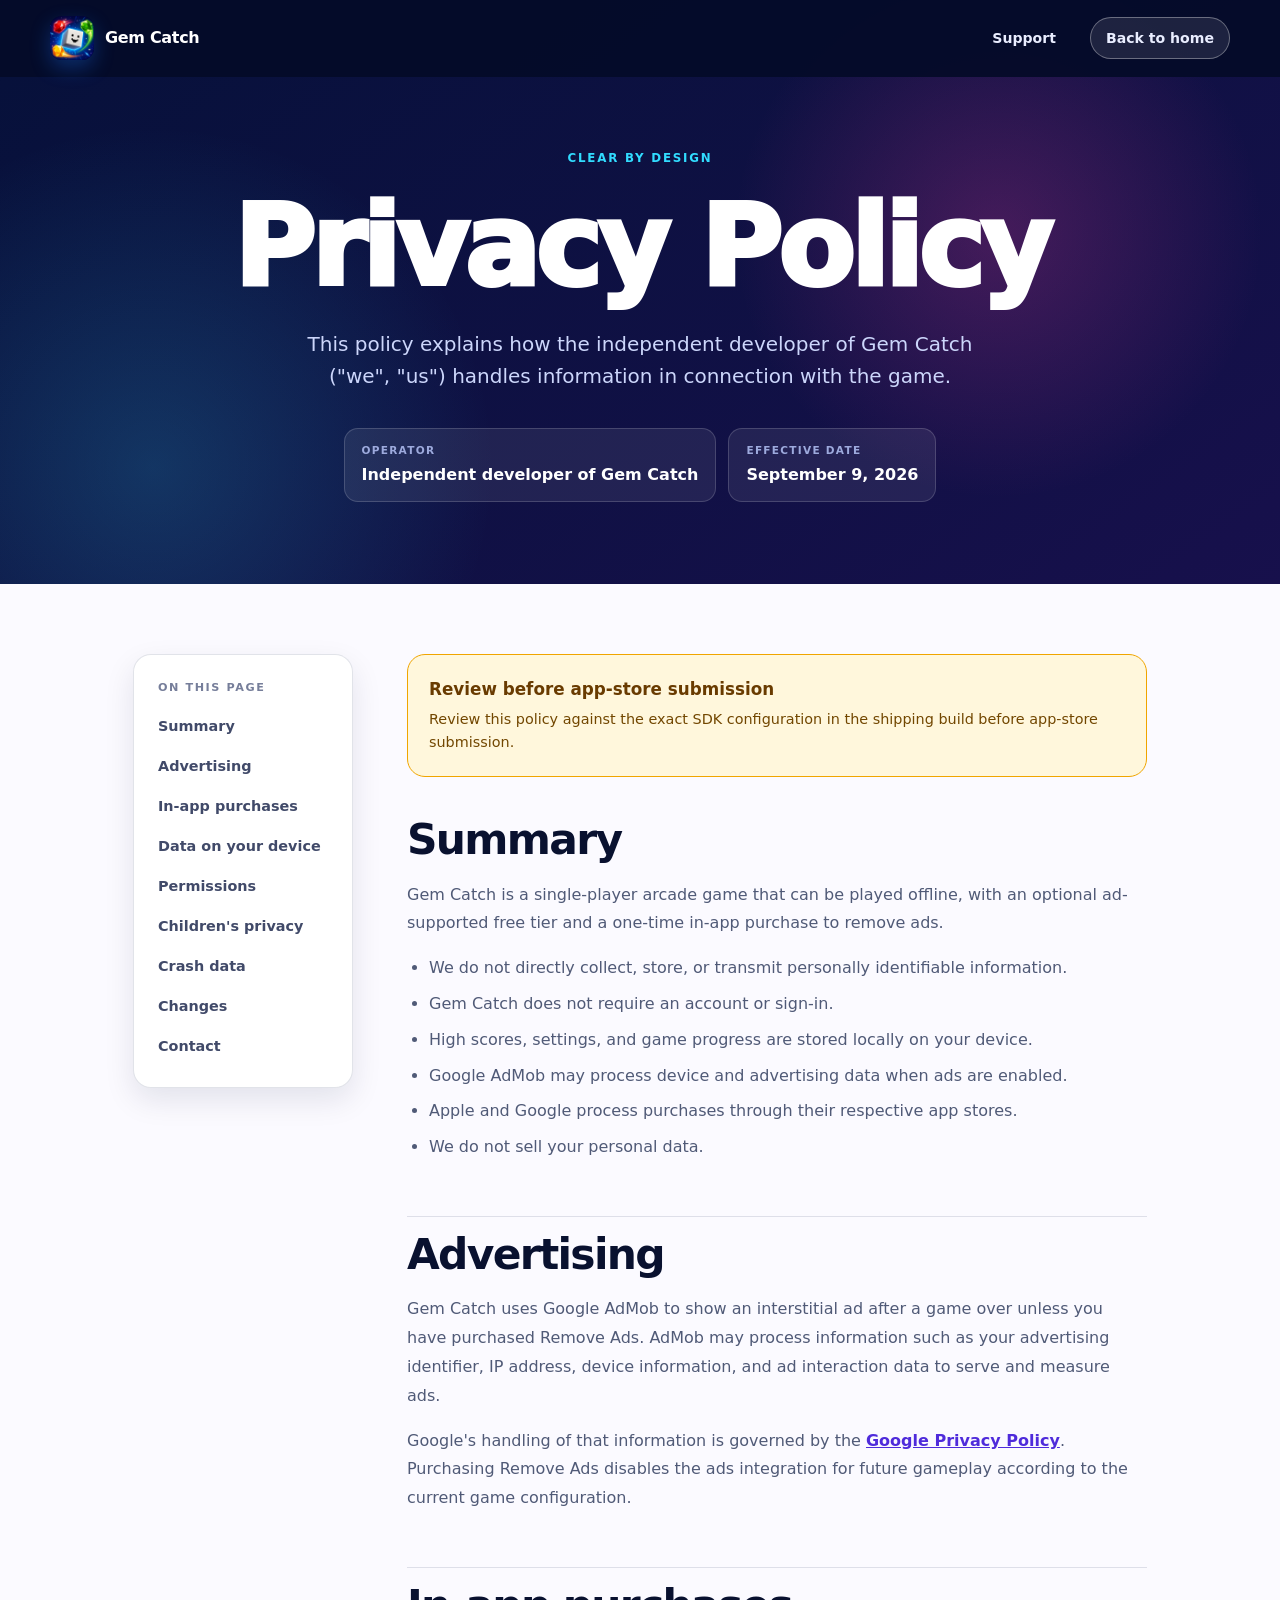
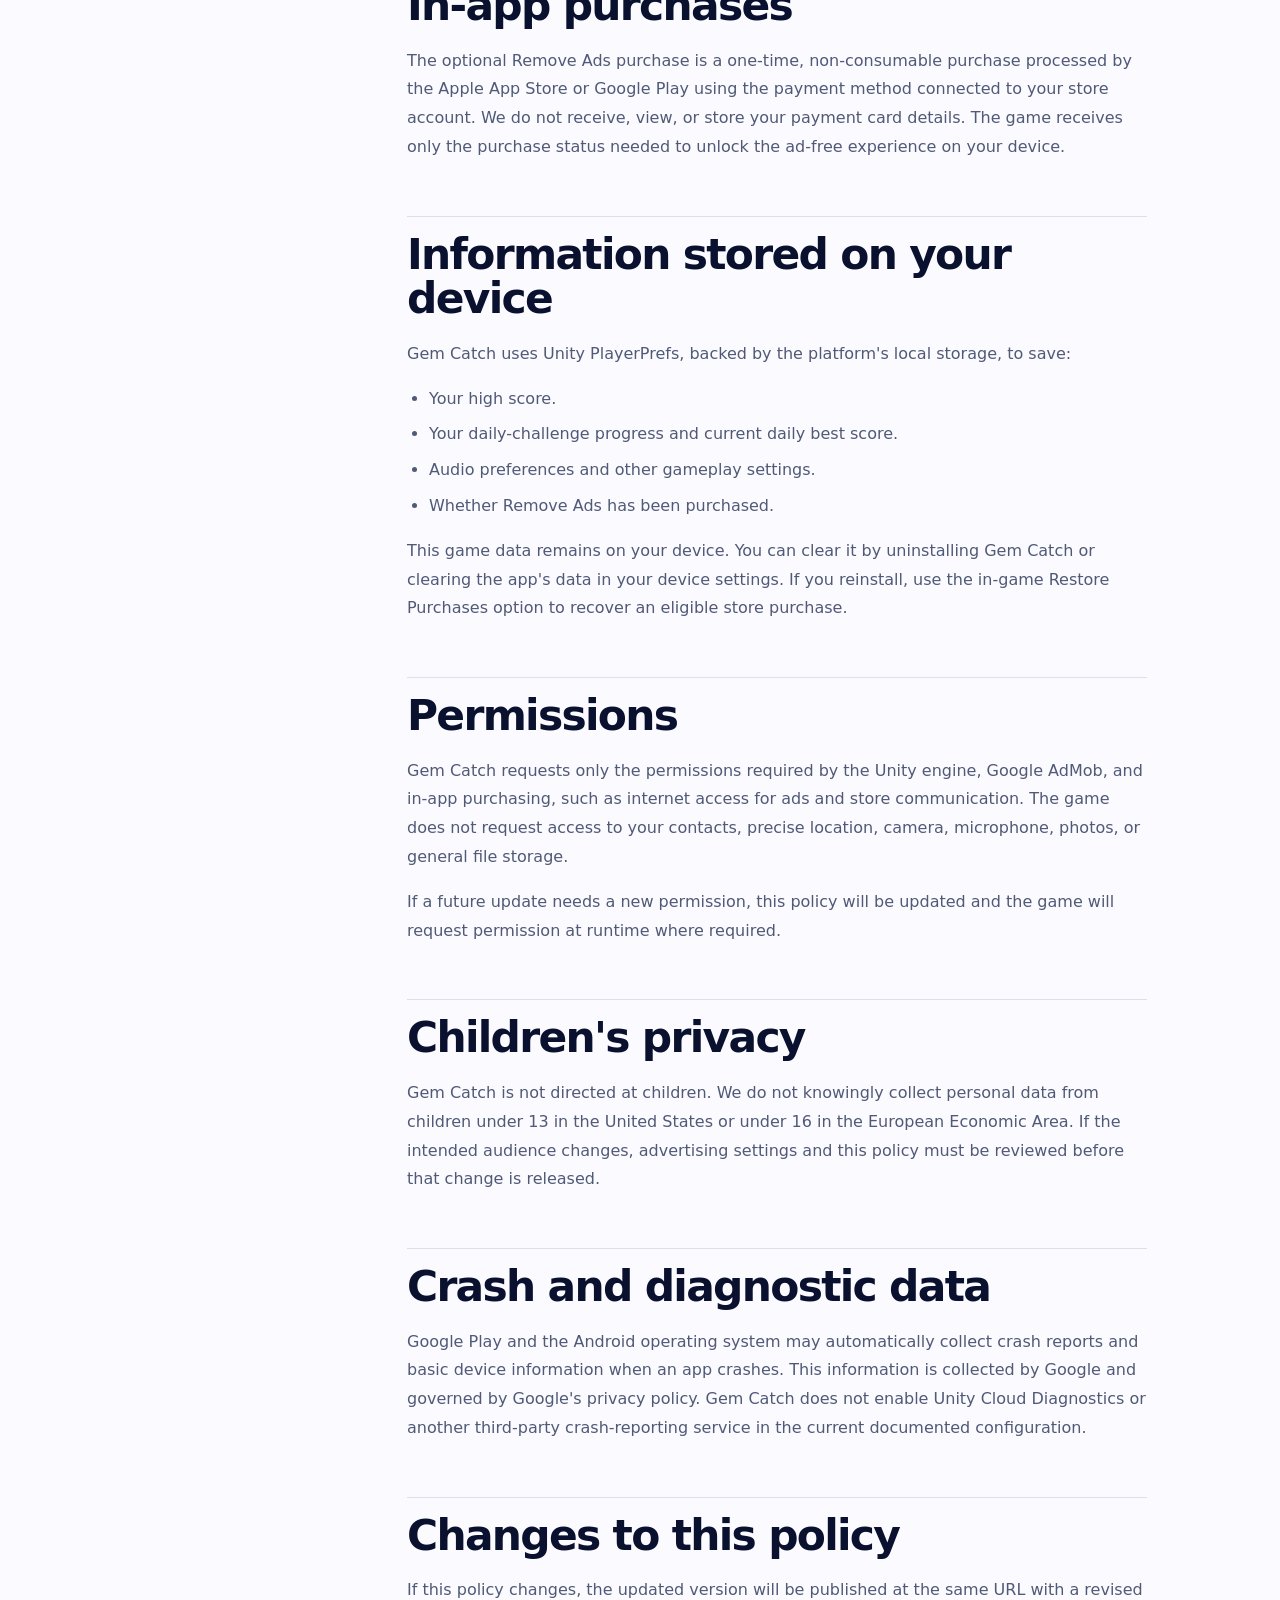
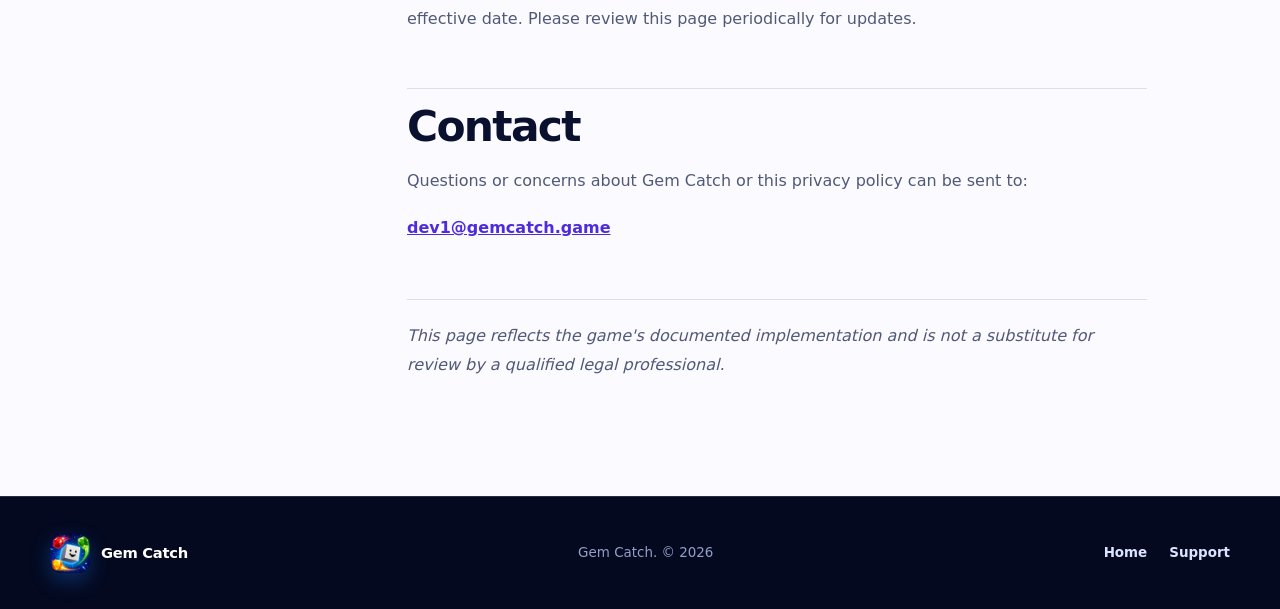
==== commit a8e92a6e: "Configure production Pages metadata Co-authored-by: Copilot App <223556219+Copilot@users.noreply.git" ====
--- a/privacy-policy/index.html
+++ b/privacy-policy/index.html
@@ -11,17 +11,18 @@
     <meta property="og:site_name" content="Gem Catch">
     <meta property="og:title" content="Privacy Policy - Gem Catch">
     <meta property="og:description" content="Learn how Gem Catch handles local game data, advertising, purchases, and privacy.">
-    <meta property="og:image" content="../assets/images/social-card.jpg">
+    <meta property="og:url" content="https://aaronjosephm.github.io/gemCatchWebsite/privacy-policy/">
+    <meta property="og:image" content="https://aaronjosephm.github.io/gemCatchWebsite/assets/images/social-card.jpg">
     <meta property="og:image:width" content="1200">
     <meta property="og:image:height" content="630">
     <meta name="twitter:card" content="summary_large_image">
     <meta name="twitter:title" content="Privacy Policy - Gem Catch">
     <meta name="twitter:description" content="Learn how Gem Catch handles local game data, advertising, purchases, and privacy.">
-    <meta name="twitter:image" content="../assets/images/social-card.jpg">
-
-    <!-- OWNER_TODO: Add canonical and og:url after the public site URL is known. -->
+    <meta name="twitter:image" content="https://aaronjosephm.github.io/gemCatchWebsite/assets/images/social-card.jpg">
+
     <title>Privacy Policy - Gem Catch</title>
 
+    <link rel="canonical" href="https://aaronjosephm.github.io/gemCatchWebsite/privacy-policy/">
     <link rel="icon" href="../assets/images/favicon.png" type="image/png">
     <link rel="apple-touch-icon" href="../assets/images/app-icon-192.png">
     <link rel="stylesheet" href="../assets/css/styles.css">
@@ -85,10 +86,10 @@
 
         <article class="policy-article">
           <div class="publication-notice" role="note">
-            <strong>Owner action required before publication</strong>
-            <p>
-              Add the final policy URL and review this policy against the exact
-              SDK configuration in the shipping build.
+            <strong>Review before app-store submission</strong>
+            <p>
+              Review this policy against the exact SDK configuration in the
+              shipping build before app-store submission.
             </p>
           </div>
 
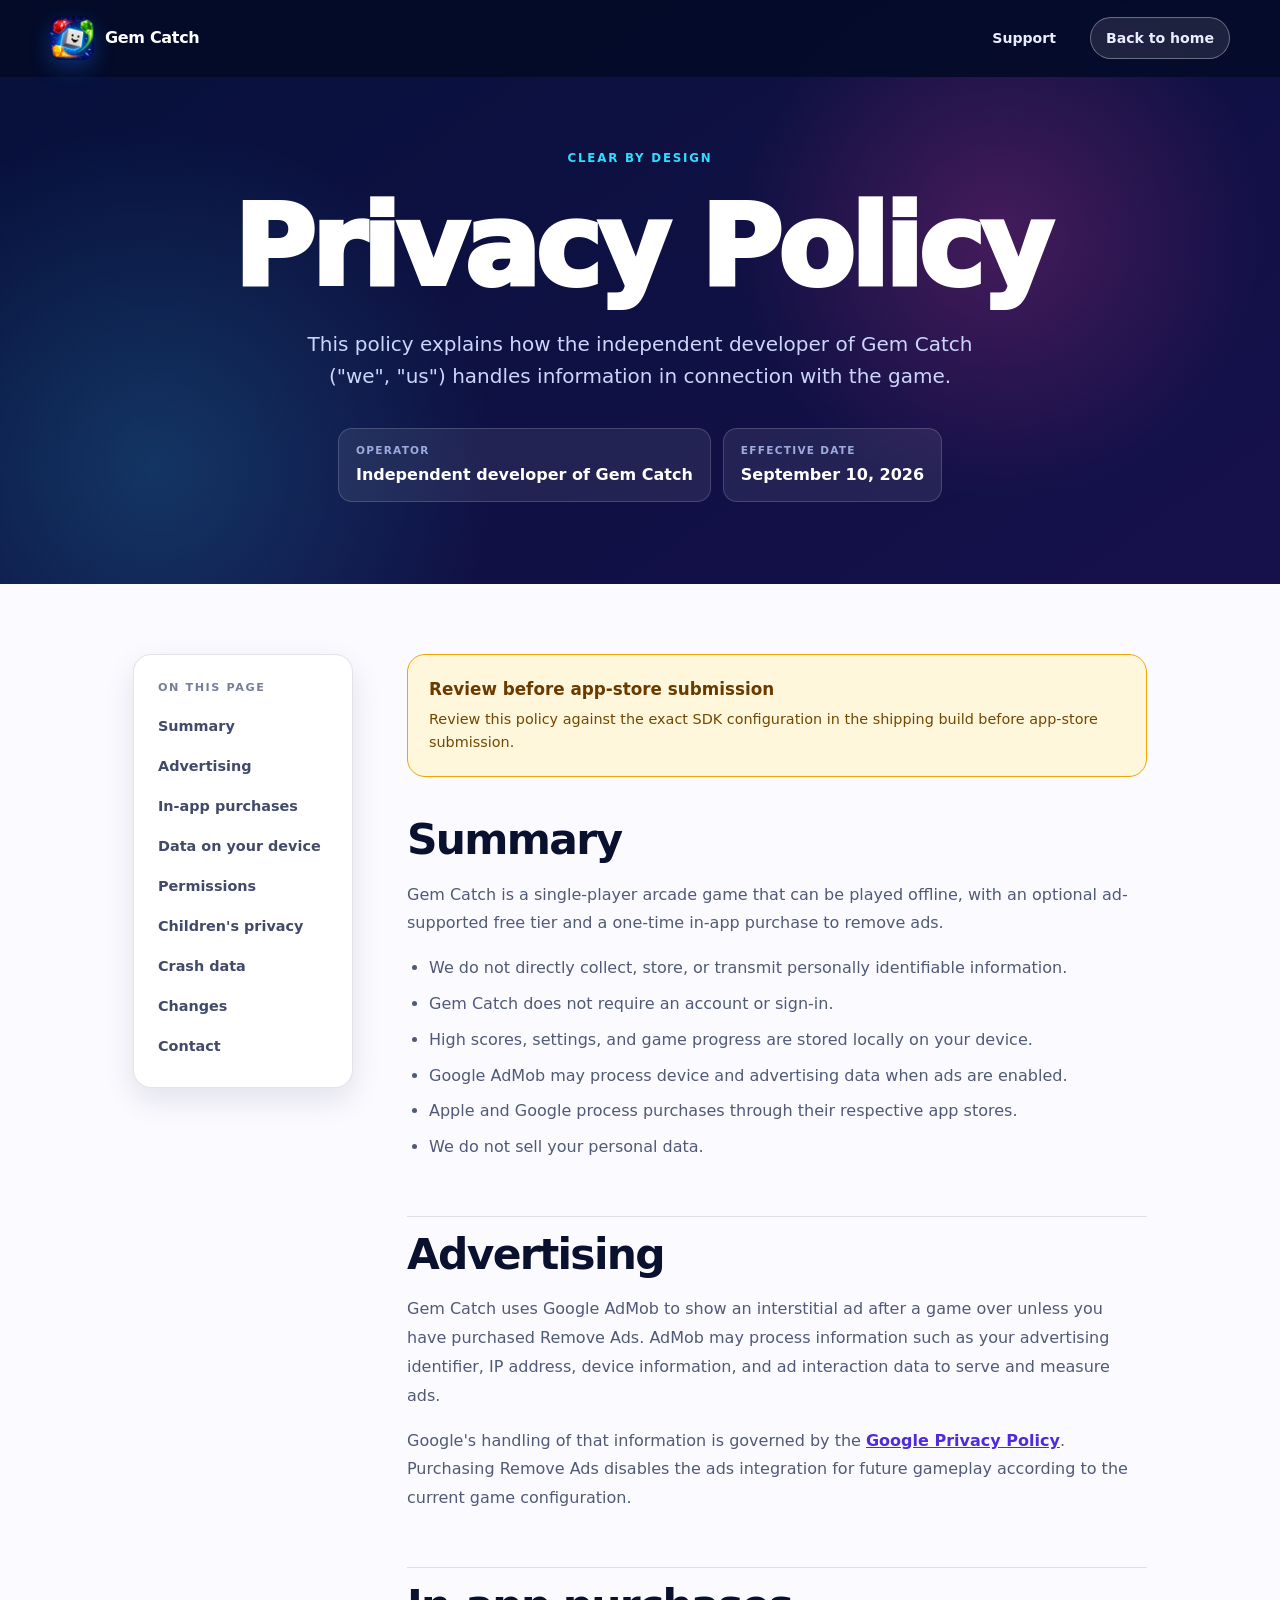
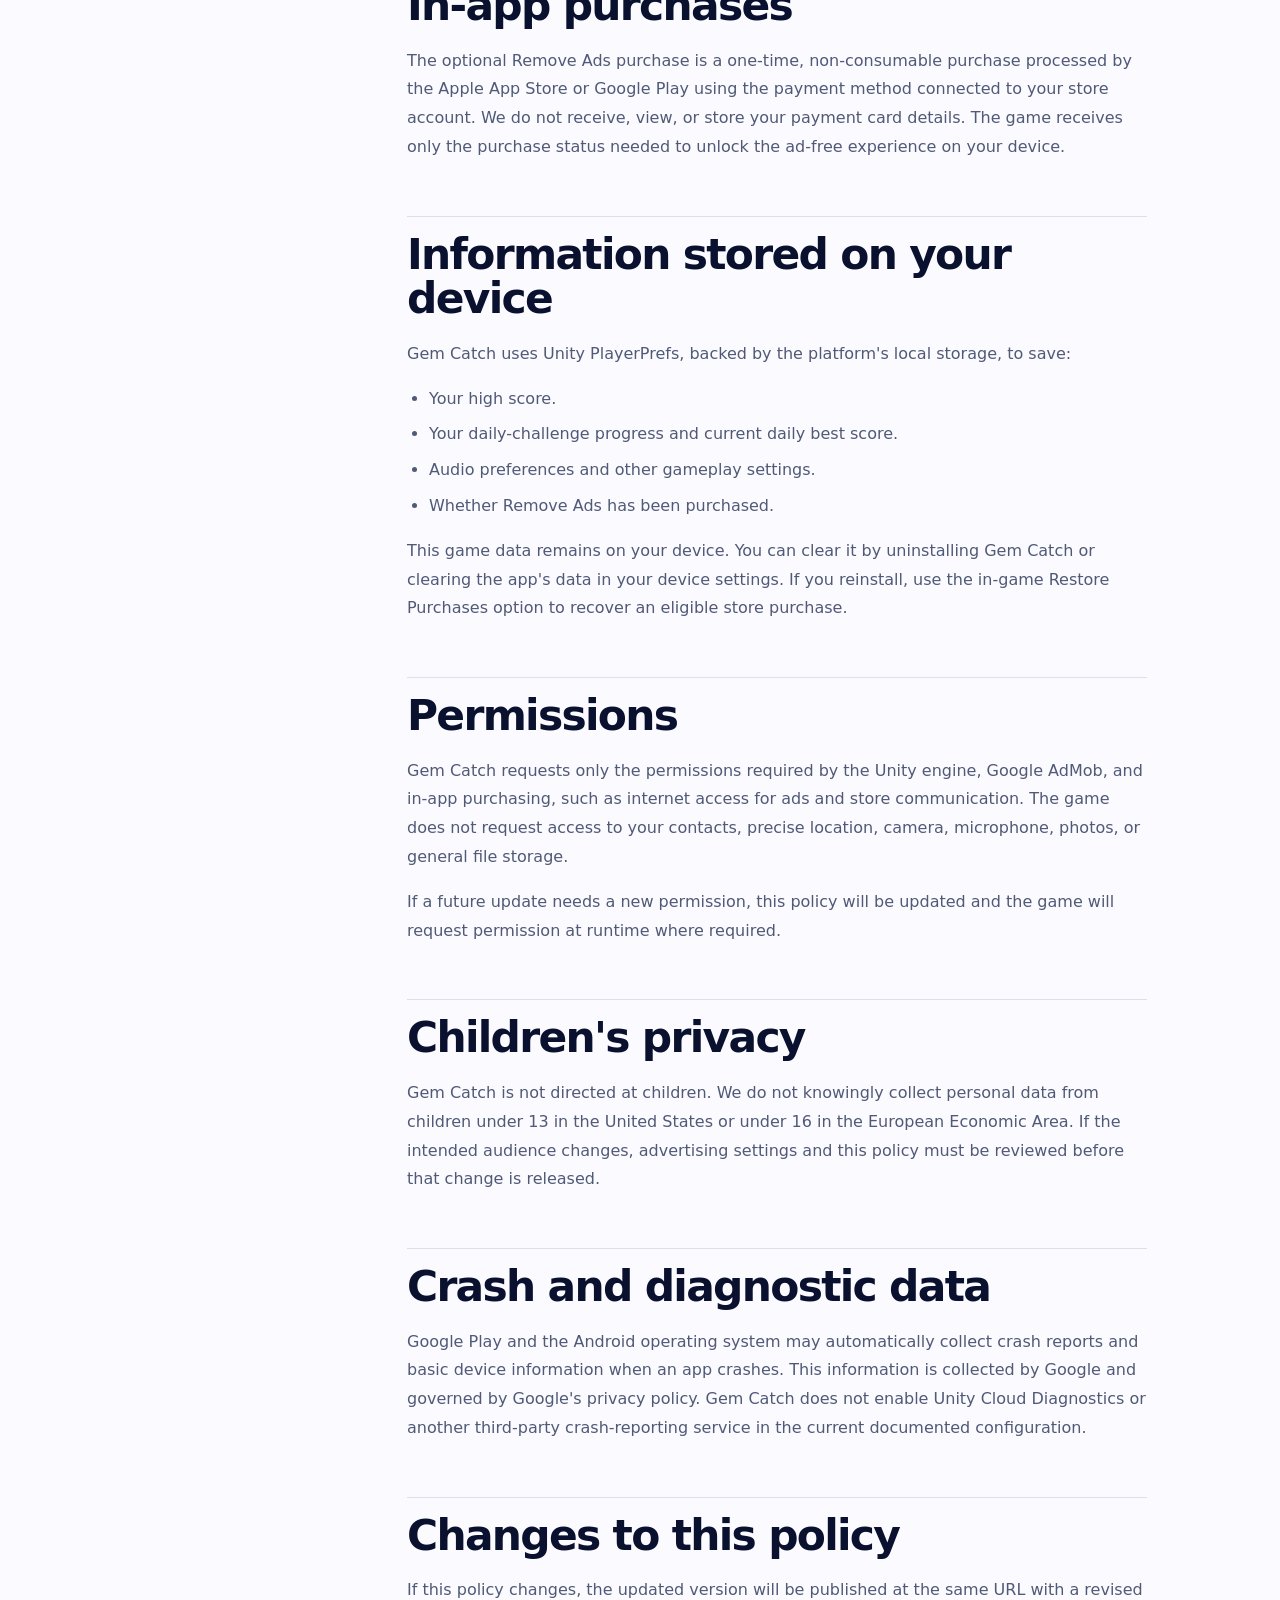
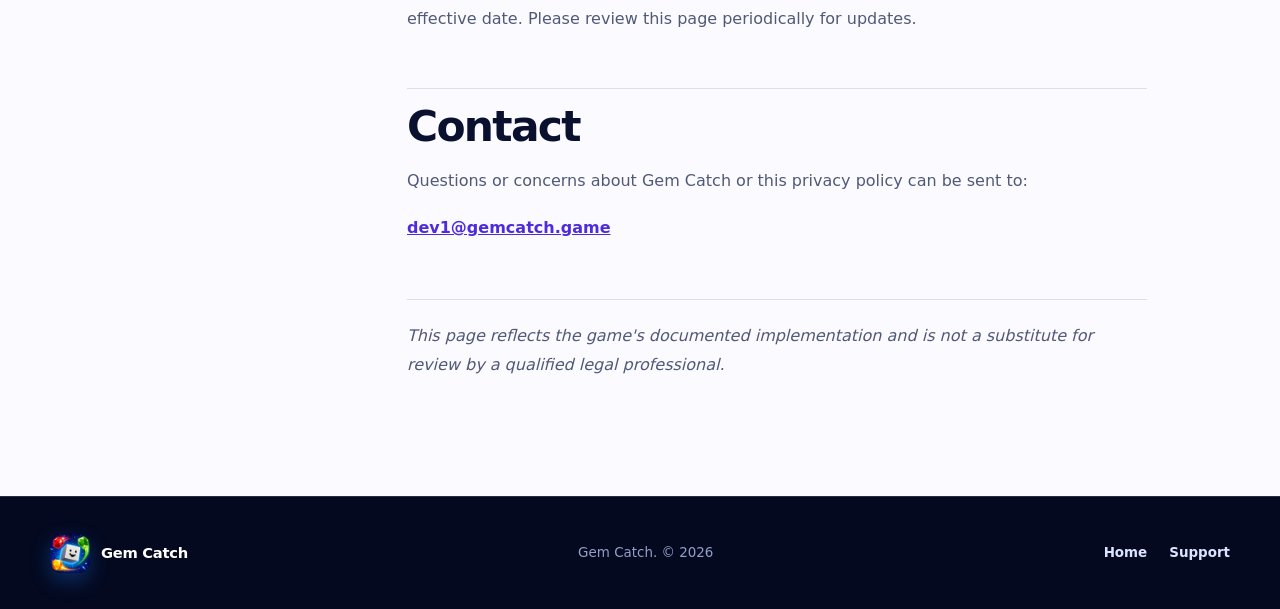
==== commit c7d8b4ec: "Update privacy policy effective date Co-authored-by: Copilot App <223556219+Copilot@users.noreply.gi" ====
--- a/privacy-policy/index.html
+++ b/privacy-policy/index.html
@@ -11,18 +11,19 @@
     <meta property="og:site_name" content="Gem Catch">
     <meta property="og:title" content="Privacy Policy - Gem Catch">
     <meta property="og:description" content="Learn how Gem Catch handles local game data, advertising, purchases, and privacy.">
-    <meta property="og:url" content="https://aaronjosephm.github.io/gemCatchWebsite/privacy-policy/">
-    <meta property="og:image" content="https://aaronjosephm.github.io/gemCatchWebsite/assets/images/social-card.jpg">
+    <meta property="og:url" content="https://gemcatch.app/privacy-policy/">
+    <meta property="og:image" content="https://gemcatch.app/assets/images/social-card.jpg">
     <meta property="og:image:width" content="1200">
     <meta property="og:image:height" content="630">
+    <meta property="og:image:alt" content="Catchy surrounded by colorful gems and falling rocks beside the Gem Catch logo">
     <meta name="twitter:card" content="summary_large_image">
     <meta name="twitter:title" content="Privacy Policy - Gem Catch">
     <meta name="twitter:description" content="Learn how Gem Catch handles local game data, advertising, purchases, and privacy.">
-    <meta name="twitter:image" content="https://aaronjosephm.github.io/gemCatchWebsite/assets/images/social-card.jpg">
+    <meta name="twitter:image" content="https://gemcatch.app/assets/images/social-card.jpg">
 
     <title>Privacy Policy - Gem Catch</title>
 
-    <link rel="canonical" href="https://aaronjosephm.github.io/gemCatchWebsite/privacy-policy/">
+    <link rel="canonical" href="https://gemcatch.app/privacy-policy/">
     <link rel="icon" href="../assets/images/favicon.png" type="image/png">
     <link rel="apple-touch-icon" href="../assets/images/app-icon-192.png">
     <link rel="stylesheet" href="../assets/css/styles.css">
@@ -62,7 +63,7 @@
             </div>
             <div>
               <dt>Effective date</dt>
-              <dd><time datetime="2026-09-09">September 9, 2026</time></dd>
+              <dd><time datetime="2026-09-10">September 10, 2026</time></dd>
             </div>
           </dl>
         </div>
--- a/assets/css/styles.css
+++ b/assets/css/styles.css
@@ -422,117 +422,30 @@
 
 .phone-screen {
   position: relative;
-  aspect-ratio: 9 / 18;
+  aspect-ratio: 9 / 20;
   overflow: hidden;
   border-radius: 38px;
   background: var(--night);
 }
 
-.concept-screen > img {
+.gameplay-screen > img {
   width: 100%;
   height: 100%;
   object-fit: cover;
 }
 
-.concept-screen::after {
+.gameplay-screen::after {
   position: absolute;
   inset: 0;
-  background:
-    linear-gradient(180deg, rgba(2, 7, 28, 0.4), transparent 28%),
-    radial-gradient(circle at 50% 68%, rgba(46, 218, 255, 0.12), transparent 34%),
-    linear-gradient(0deg, rgba(1, 5, 24, 0.7), transparent 30%);
+  background: linear-gradient(0deg, rgba(1, 5, 24, 0.56), transparent 24%);
   content: "";
 }
 
-.concept-hud {
-  position: absolute;
-  top: 50px;
-  right: 17px;
-  left: 17px;
-  z-index: 2;
-  display: flex;
-  align-items: center;
-  justify-content: space-between;
-  color: var(--white);
-  font-size: 0.58rem;
-  font-weight: 900;
-  letter-spacing: 0.12em;
-}
-
-.concept-hud strong {
-  display: block;
-  color: var(--gold);
-  font-size: 1.15rem;
-  letter-spacing: 0.02em;
-}
-
-.concept-hud > span:last-child {
-  padding: 7px 9px;
-  border-radius: 9px;
-  background: linear-gradient(135deg, var(--pink), #7e3bff);
-  box-shadow: 0 7px 20px rgba(255, 66, 167, 0.35);
-}
-
-.drop-line {
-  position: absolute;
-  top: 145px;
-  left: 50%;
-  z-index: 2;
-  width: 2px;
-  height: 155px;
-  background: linear-gradient(180deg, rgba(60, 226, 255, 0), rgba(60, 226, 255, 0.8));
-  transform: rotate(-14deg);
-  transform-origin: top center;
-}
-
-.play-gem,
 .mini-gem,
 .floating-gem {
   background: linear-gradient(135deg, rgba(255, 255, 255, 0.9) 0 12%, var(--cyan) 14% 45%, #1781ff 48% 76%, #0751bc 78%);
   clip-path: polygon(50% 0, 89% 22%, 100% 62%, 65% 100%, 28% 91%, 0 55%, 14% 18%);
   filter: drop-shadow(0 0 12px rgba(49, 220, 255, 0.85));
-}
-
-.play-gem {
-  position: absolute;
-  top: 294px;
-  left: 42%;
-  z-index: 3;
-  width: 56px;
-  height: 56px;
-  animation: gem-float 2.7s ease-in-out infinite;
-}
-
-.catcher {
-  position: absolute;
-  bottom: 71px;
-  left: 50%;
-  z-index: 3;
-  width: 92px;
-  height: 64px;
-  border: 5px solid #ecf8ff;
-  border-top: 0;
-  border-radius: 8px 8px 18px 18px;
-  background: linear-gradient(180deg, rgba(49, 220, 255, 0.2), rgba(49, 220, 255, 0.6));
-  box-shadow: 0 0 22px rgba(49, 220, 255, 0.65);
-  transform: translateX(-50%) perspective(70px) rotateX(-8deg);
-}
-
-.catcher span {
-  position: absolute;
-  top: -6px;
-  width: 8px;
-  height: 8px;
-  border-radius: 50%;
-  background: var(--white);
-}
-
-.catcher span:first-child {
-  left: -6px;
-}
-
-.catcher span:last-child {
-  right: -6px;
 }
 
 .concept-label {
@@ -675,6 +588,50 @@
   color: var(--ink);
 }
 
+.feature-art {
+  position: relative;
+  z-index: 6;
+  margin: -72px 0 92px;
+}
+
+.feature-art::before {
+  position: absolute;
+  inset: 8% 5% -5%;
+  z-index: -1;
+  border-radius: var(--radius-lg);
+  background: linear-gradient(90deg, rgba(30, 121, 255, 0.3), rgba(255, 66, 167, 0.23));
+  filter: blur(30px);
+  content: "";
+}
+
+.feature-art img {
+  width: 100%;
+  height: auto;
+  border: 1px solid rgba(255, 255, 255, 0.7);
+  border-radius: clamp(22px, 4vw, var(--radius-lg));
+  box-shadow: var(--shadow-lg);
+}
+
+.feature-art figcaption {
+  display: flex;
+  flex-wrap: wrap;
+  align-items: center;
+  justify-content: space-between;
+  gap: 6px 20px;
+  padding: 17px 8px 0;
+  color: #414c70;
+  font-size: 0.88rem;
+  font-weight: 750;
+}
+
+.feature-art figcaption span {
+  color: #4c2ddb;
+  font-size: 0.68rem;
+  font-weight: 900;
+  letter-spacing: 0.12em;
+  text-transform: uppercase;
+}
+
 .section-heading {
   max-width: 760px;
   margin-bottom: 54px;
@@ -761,41 +718,43 @@
   background: rgba(255, 255, 255, 0.12);
 }
 
-.step-icon-place::before {
-  width: 62px;
-  height: 28px;
-  border: 5px solid var(--blue);
-  border-top: 0;
-  border-radius: 4px 4px 12px 12px;
+.step-icon-steer::before {
+  width: 76px;
+  height: 3px;
+  background: linear-gradient(90deg, var(--blue), transparent 35% 65%, var(--blue));
   content: "";
 }
 
-.step-icon-place span {
-  position: absolute;
-  top: 25px;
-  width: 29px;
-  height: 29px;
-  background: linear-gradient(135deg, #fff, var(--pink) 35%, #8625b8);
-  clip-path: polygon(50% 0, 100% 40%, 72% 100%, 25% 92%, 0 35%);
-}
-
-.step-icon-predict::before {
-  width: 58px;
-  height: 58px;
-  border: 4px dashed var(--cyan);
-  border-radius: 50%;
+.step-icon-steer span {
+  position: absolute;
+  width: 34px;
+  height: 34px;
+  border: 3px solid var(--blue);
+  border-radius: 9px;
+  background: var(--white);
+  box-shadow: 0 8px 15px rgba(30, 121, 255, 0.24);
+}
+
+.step-icon-dodge::before {
+  width: 25px;
+  height: 25px;
+  background: linear-gradient(145deg, #b7c0d9, #4c5876);
+  clip-path: polygon(20% 5%, 77% 0, 100% 34%, 88% 84%, 48% 100%, 5% 78%, 0 30%);
+  box-shadow: -35px 0 0 #687594, 35px 0 0 #687594;
   content: "";
 }
 
-.step-icon-predict span {
-  position: absolute;
-  width: 28px;
-  height: 28px;
-  background: linear-gradient(135deg, #fff, var(--gold) 35%, #f36e19);
-  clip-path: polygon(50% 0, 100% 35%, 75% 100%, 20% 92%, 0 38%);
-}
-
-.step-icon-catch::before {
+.step-icon-dodge span {
+  position: absolute;
+  bottom: 18px;
+  width: 18px;
+  height: 7px;
+  border-radius: 999px;
+  background: var(--cyan);
+  box-shadow: 0 0 14px var(--cyan);
+}
+
+.step-icon-collect::before {
   width: 57px;
   height: 57px;
   border-radius: 50%;
@@ -805,7 +764,7 @@
   content: "";
 }
 
-.step-icon-catch span {
+.step-icon-collect span {
   position: absolute;
   width: 15px;
   height: 15px;
@@ -877,7 +836,7 @@
   text-transform: uppercase;
 }
 
-.feature-combo {
+.feature-rush {
   display: grid;
   align-items: end;
   background:
@@ -885,7 +844,7 @@
     linear-gradient(145deg, rgba(125, 54, 255, 0.3), rgba(255, 255, 255, 0.04));
 }
 
-.combo-meter {
+.rush-meter {
   position: relative;
   z-index: 2;
   display: flex;
@@ -893,7 +852,7 @@
   gap: 7px;
 }
 
-.combo-meter span {
+.rush-meter span {
   display: grid;
   flex: 1;
   height: 42px;
@@ -905,19 +864,15 @@
   font-weight: 900;
 }
 
-.combo-meter span:nth-child(2) {
-  height: 55px;
-}
-
-.combo-meter span:nth-child(3) {
-  height: 69px;
-}
-
-.combo-meter span:nth-child(4) {
-  height: 83px;
-}
-
-.combo-meter span.active {
+.rush-meter span:nth-child(2) {
+  height: 62px;
+}
+
+.rush-meter span:nth-child(3) {
+  height: 82px;
+}
+
+.rush-meter span.active {
   height: 102px;
   background: linear-gradient(180deg, var(--pink), #7b39fb);
   color: var(--white);
@@ -952,64 +907,39 @@
   filter: drop-shadow(0 0 14px rgba(255, 66, 167, 0.5));
 }
 
-.mini-bomb {
-  position: relative;
+.mini-rock {
   width: 56px;
   height: 56px;
-  border: 3px solid #8290bd;
-  border-radius: 50%;
-  background: radial-gradient(circle at 34% 28%, #596385, #131932 66%);
-  box-shadow: 0 0 20px rgba(139, 234, 55, 0.14);
+  background: linear-gradient(145deg, #a4aec6, #4d5874 50%, #20273d);
+  clip-path: polygon(20% 5%, 77% 0, 100% 34%, 88% 84%, 48% 100%, 5% 78%, 0 30%);
+  box-shadow: inset 8px 8px 0 rgba(255, 255, 255, 0.1);
+  filter: drop-shadow(0 10px 8px rgba(0, 0, 0, 0.3));
   transform: rotate(8deg);
 }
 
-.mini-bomb::before {
-  position: absolute;
-  top: -22px;
-  right: 1px;
-  width: 24px;
-  height: 25px;
-  border-top: 4px solid var(--gold);
-  border-radius: 50%;
-  content: "";
-  transform: rotate(34deg);
-}
-
-.mini-bomb::after {
-  position: absolute;
-  top: -23px;
-  right: 0;
-  width: 8px;
-  height: 8px;
-  border-radius: 50%;
-  background: var(--gold);
-  box-shadow: 0 0 11px var(--gold);
-  content: "";
-}
-
-.feature-daily {
+.feature-worlds {
   background:
     radial-gradient(circle at 75% 20%, rgba(139, 234, 55, 0.2), transparent 30%),
     rgba(255, 255, 255, 0.065);
 }
 
-.calendar-icon {
+.world-count {
   display: grid;
   width: 90px;
   height: 92px;
   margin-bottom: 24px;
   place-items: center;
   border: 3px solid #d9ffd1;
-  border-radius: 19px;
-  background: linear-gradient(180deg, var(--green) 0 25%, rgba(139, 234, 55, 0.1) 26%);
+  border-radius: 50%;
+  background: radial-gradient(circle at 35% 30%, #b9ff78, #3dad20 48%, #154d30 76%);
   box-shadow: 0 12px 34px rgba(139, 234, 55, 0.15);
 }
 
-.calendar-icon span {
-  margin-top: 19px;
+.world-count span {
   color: var(--white);
-  font-size: 1.75rem;
+  font-size: 2.25rem;
   font-weight: 950;
+  text-shadow: 0 3px 8px rgba(0, 0, 0, 0.35);
 }
 
 .feature-power {
@@ -1058,6 +988,12 @@
   transform: rotate(-5deg);
 }
 
+.power-pill:nth-child(4) {
+  margin-left: 35px;
+  color: #d59cff;
+  transform: rotate(3deg);
+}
+
 .world-section {
   overflow: hidden;
   background: var(--paper);
@@ -1190,7 +1126,8 @@
 
 .preview-phone img {
   width: 100%;
-  aspect-ratio: 9 / 17;
+  height: auto;
+  aspect-ratio: 9 / 20;
   border-radius: 31px;
   object-fit: cover;
 }
@@ -1204,7 +1141,12 @@
   pointer-events: none;
 }
 
-.preview-placeholder {
+.preview-phone.has-screenshot::after {
+  background: linear-gradient(180deg, transparent 74%, rgba(2, 6, 25, 0.72));
+}
+
+.preview-placeholder,
+.preview-badge {
   position: absolute;
   right: 26px;
   bottom: 27px;
@@ -1224,6 +1166,14 @@
   backdrop-filter: blur(10px);
 }
 
+.preview-badge {
+  right: auto;
+  padding-inline: 15px;
+  border-color: rgba(215, 255, 186, 0.6);
+  background: rgba(26, 88, 33, 0.78);
+  color: #eaffdc;
+}
+
 .preview-card figcaption {
   padding: 17px 8px 0;
   color: var(--white);
@@ -1600,16 +1550,6 @@
   transition-delay: 170ms;
 }
 
-@keyframes gem-float {
-  0%,
-  100% {
-    transform: translate3d(0, -5px, 0) rotate(-4deg);
-  }
-  50% {
-    transform: translate3d(0, 8px, 0) rotate(5deg);
-  }
-}
-
 @keyframes drift {
   0%,
   100% {
@@ -1814,6 +1754,16 @@
 
   .hero-description {
     font-size: 1rem;
+  }
+
+  .feature-art {
+    margin-top: -56px;
+    margin-bottom: 70px;
+  }
+
+  .feature-art figcaption {
+    align-items: flex-start;
+    flex-direction: column;
   }
 
   .hero-visual {
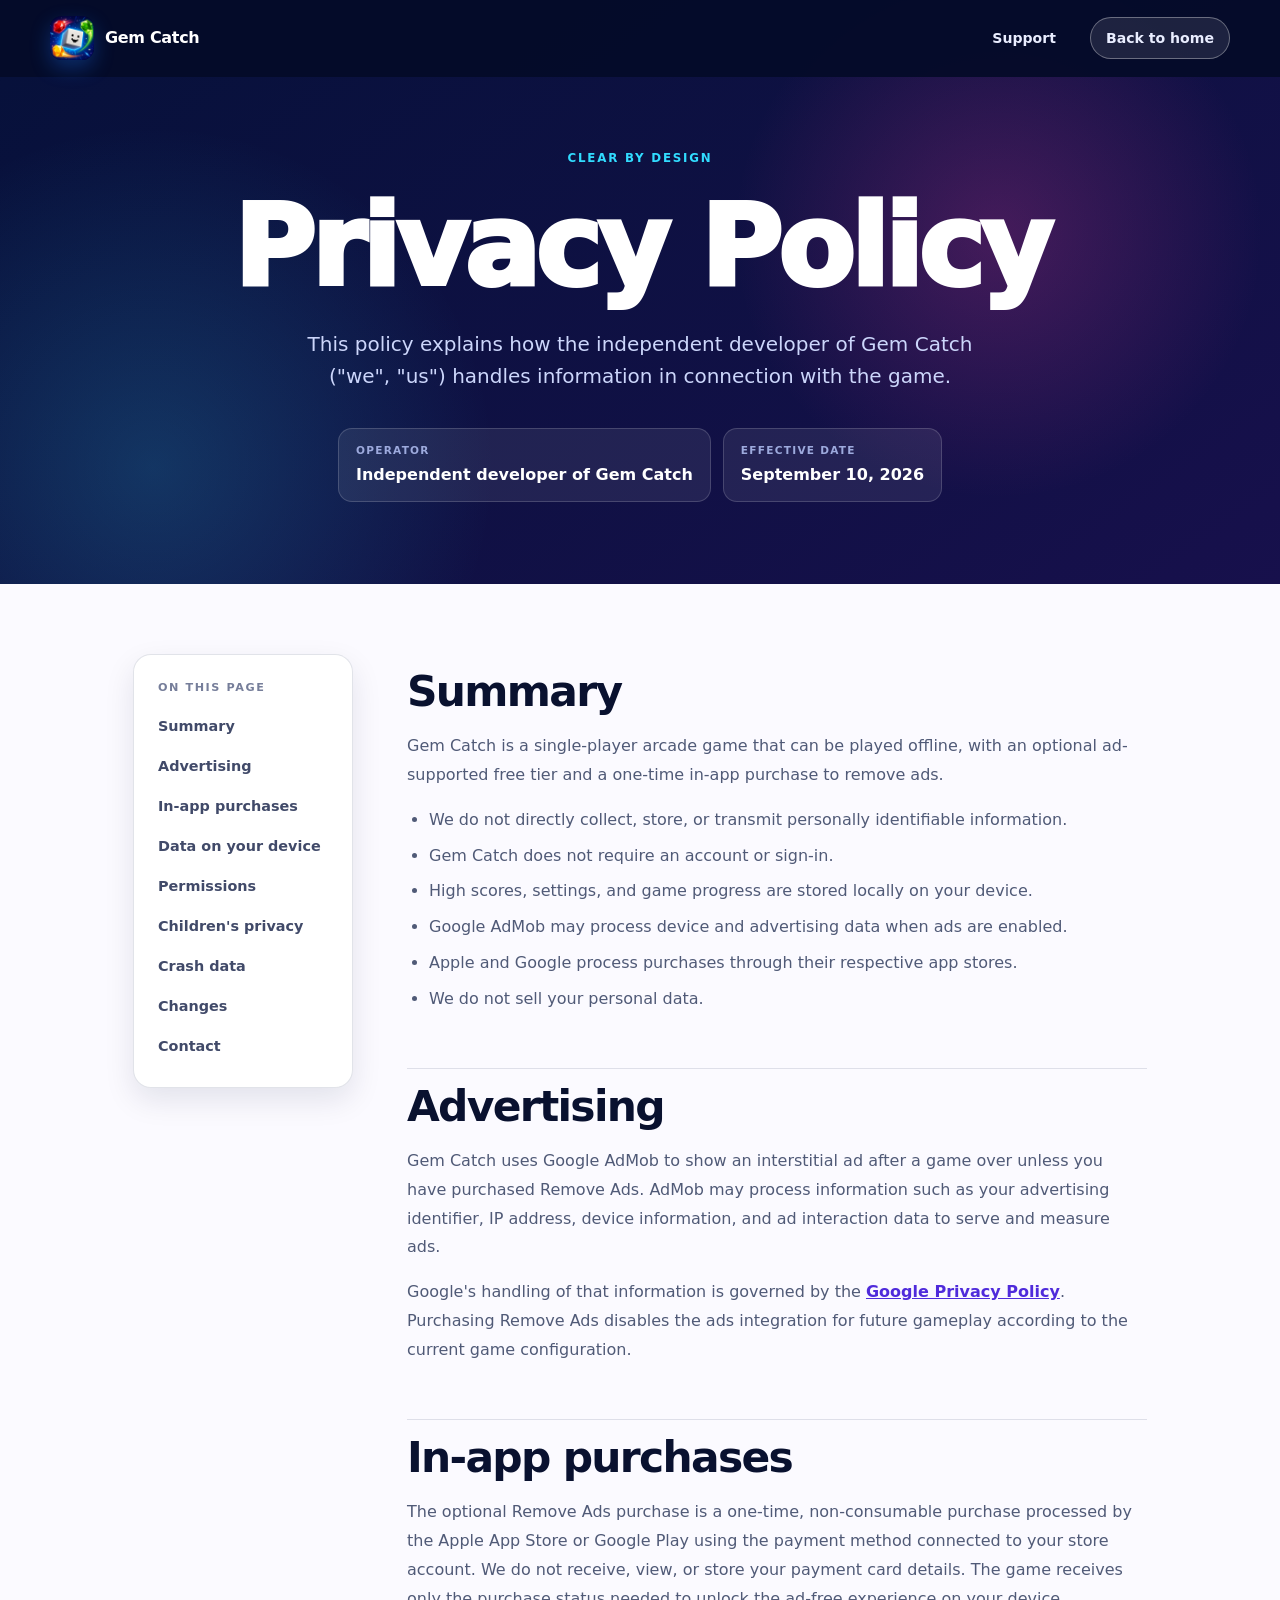
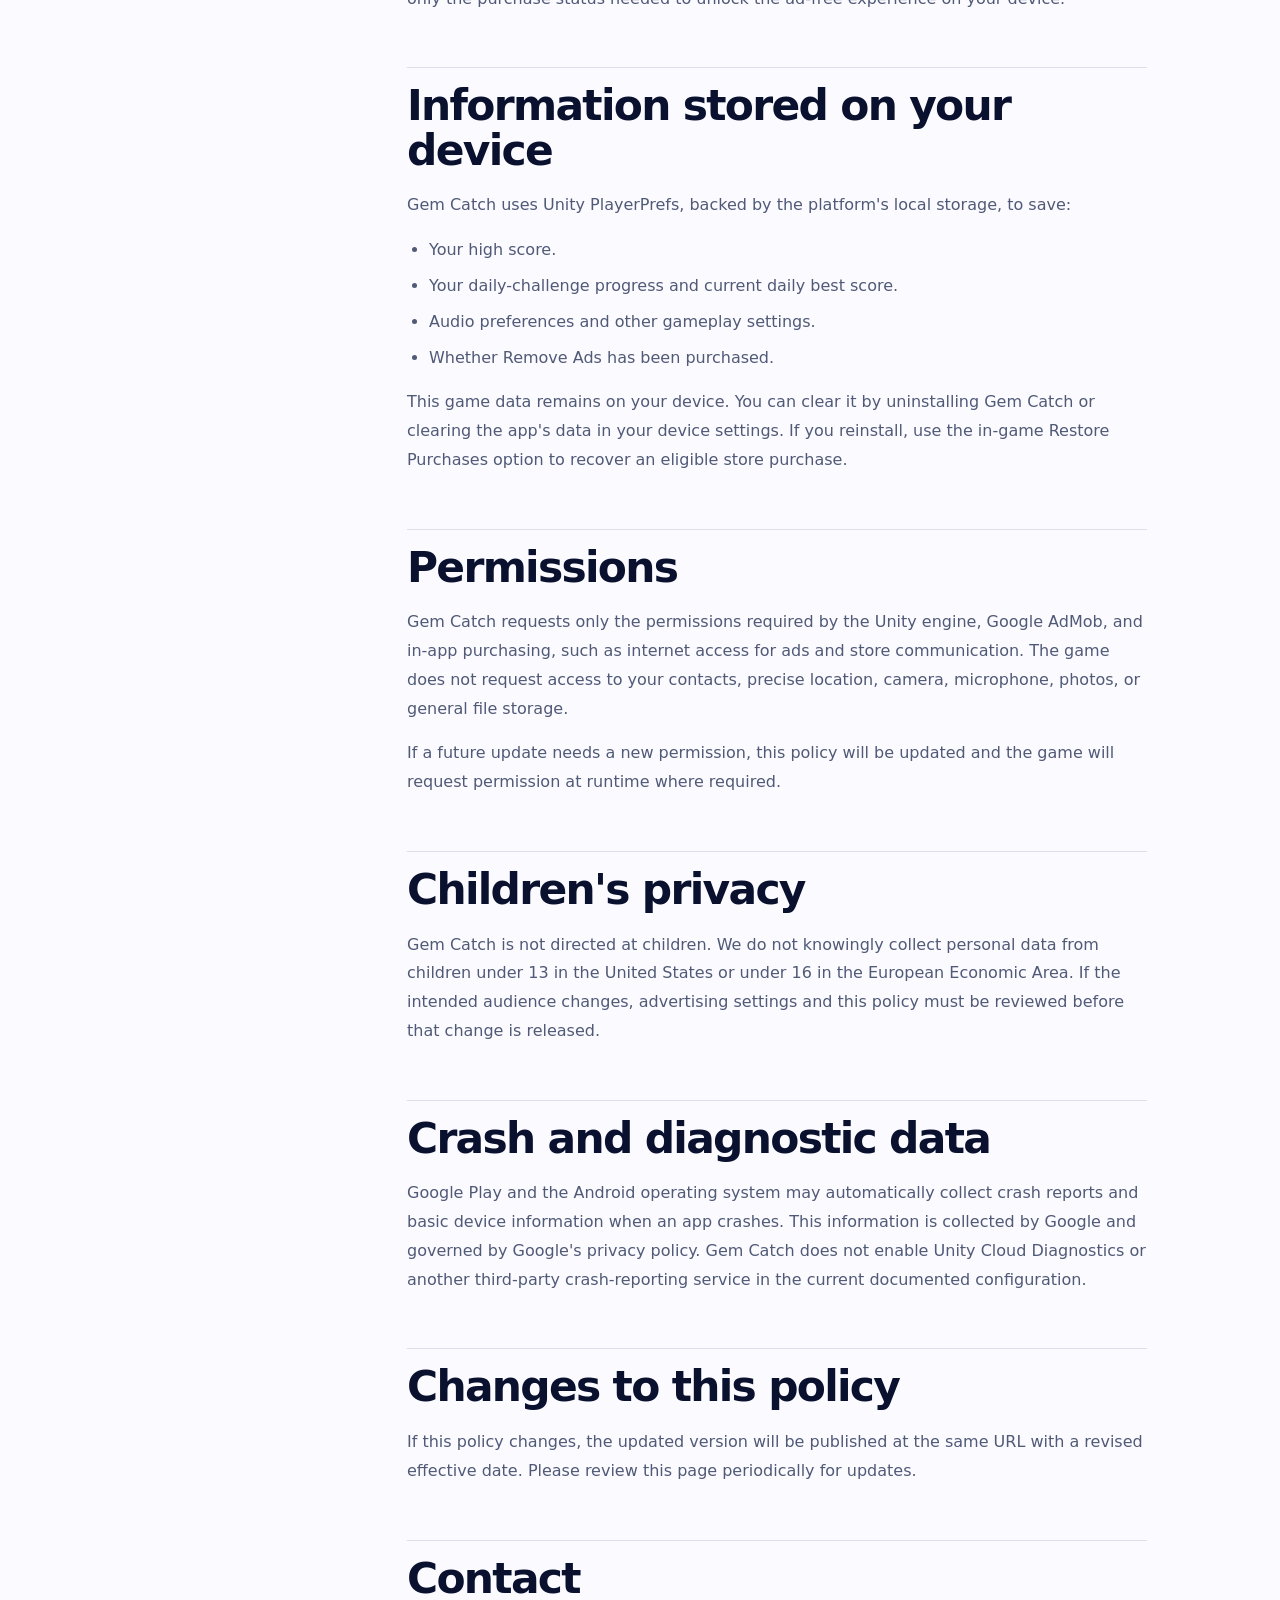
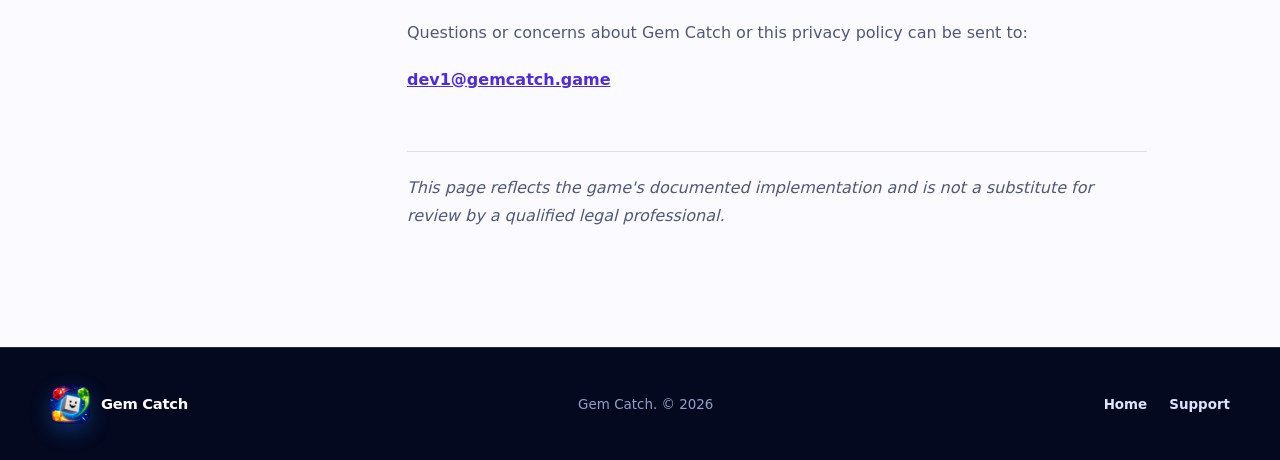
==== commit 830e2336: "Remove privacy policy review notice Co-authored-by: Copilot App <223556219+Copilot@users.noreply.git" ====
--- a/privacy-policy/index.html
+++ b/privacy-policy/index.html
@@ -86,14 +86,6 @@
         </aside>
 
         <article class="policy-article">
-          <div class="publication-notice" role="note">
-            <strong>Review before app-store submission</strong>
-            <p>
-              Review this policy against the exact SDK configuration in the
-              shipping build before app-store submission.
-            </p>
-          </div>
-
           <section id="summary">
             <h2>Summary</h2>
             <p>
--- a/assets/css/styles.css
+++ b/assets/css/styles.css
@@ -1497,32 +1497,6 @@
   font-weight: 750;
 }
 
-.publication-notice {
-  padding: 21px;
-  margin-bottom: 25px;
-  border: 1px solid #f0a500;
-  border-radius: var(--radius-sm);
-  background: #fff7dc;
-  color: #693b00;
-}
-
-.publication-notice strong {
-  display: block;
-  margin-bottom: 5px;
-  font-size: 1.05rem;
-}
-
-.publication-notice p {
-  margin: 0;
-  color: #724700;
-  font-size: 0.9rem;
-  line-height: 1.65;
-}
-
-.publication-notice code {
-  font-weight: 800;
-}
-
 .policy-disclaimer {
   padding-top: 22px;
   color: #78819d;
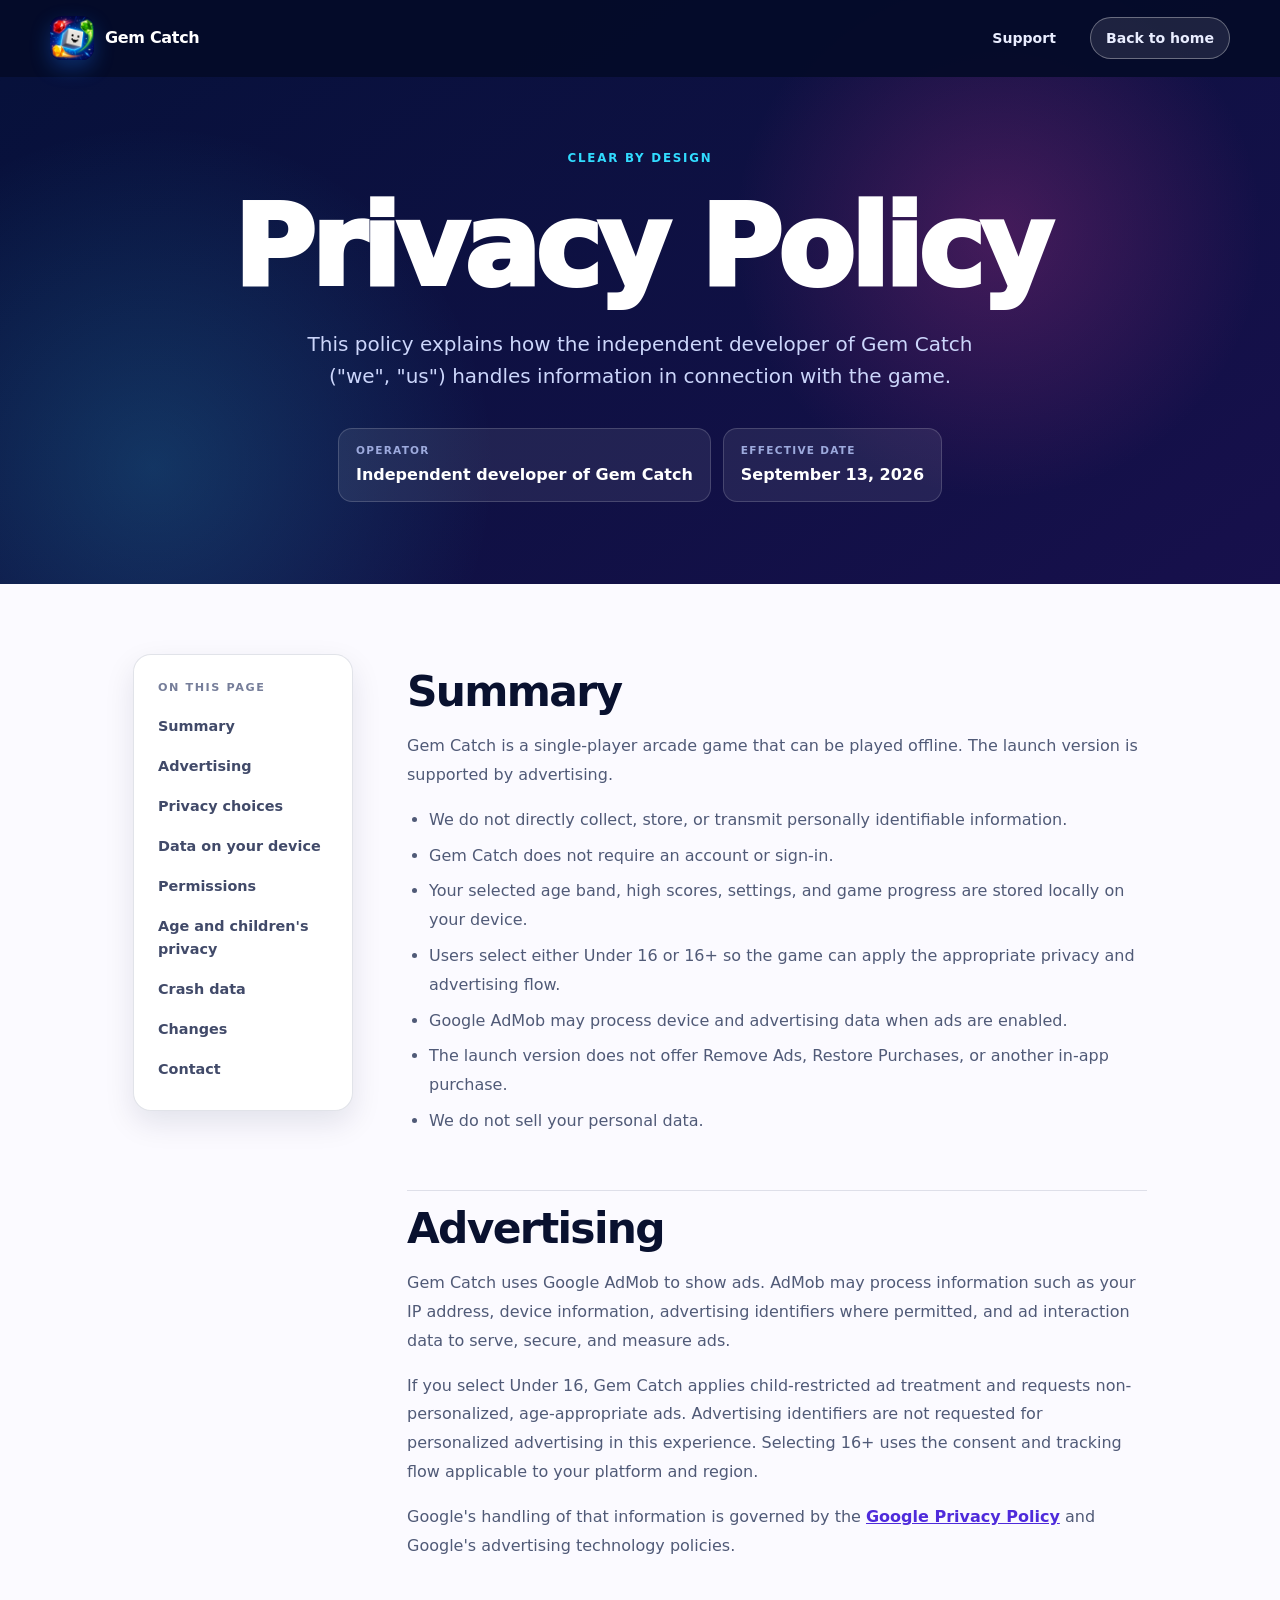
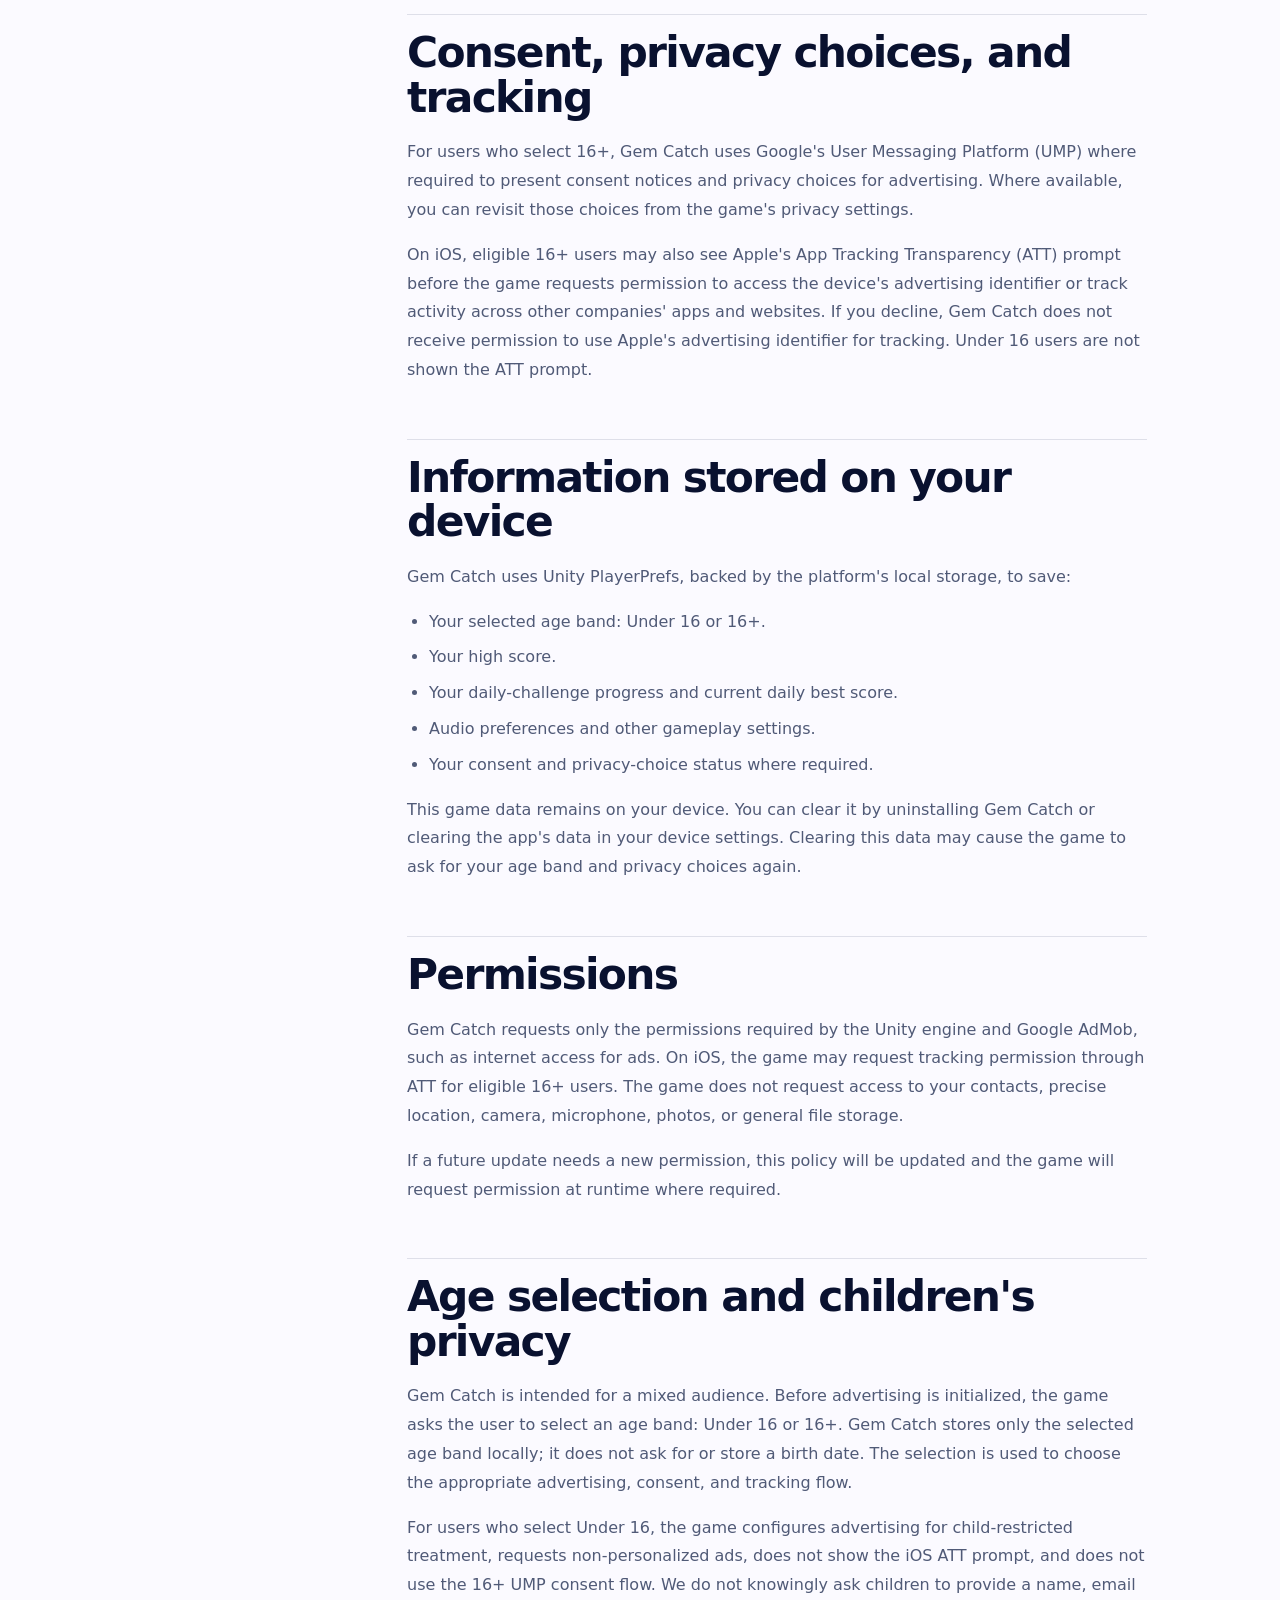
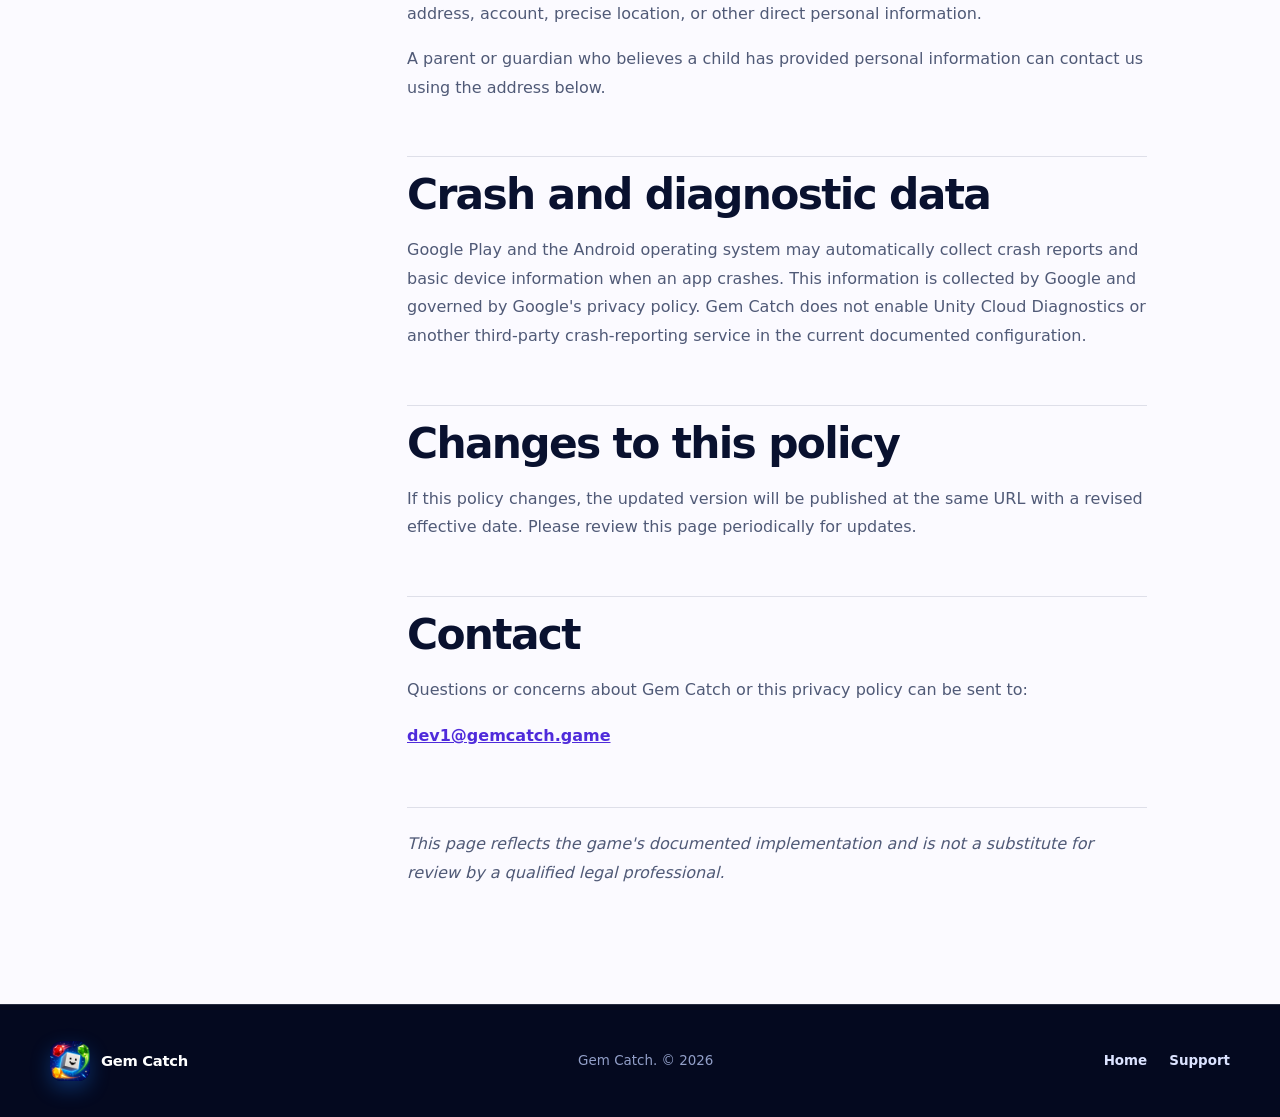
==== commit 5dd7be63: "Update privacy policy for launch consent flow Co-authored-by: Copilot App <223556219+Copilot@users.n" ====
--- a/privacy-policy/index.html
+++ b/privacy-policy/index.html
@@ -10,7 +10,7 @@
     <meta property="og:type" content="website">
     <meta property="og:site_name" content="Gem Catch">
     <meta property="og:title" content="Privacy Policy - Gem Catch">
-    <meta property="og:description" content="Learn how Gem Catch handles local game data, advertising, purchases, and privacy.">
+    <meta property="og:description" content="Learn how Gem Catch handles local game data, age selection, advertising, consent, and privacy choices.">
     <meta property="og:url" content="https://gemcatch.app/privacy-policy/">
     <meta property="og:image" content="https://gemcatch.app/assets/images/social-card.jpg">
     <meta property="og:image:width" content="1200">
@@ -18,7 +18,7 @@
     <meta property="og:image:alt" content="Catchy surrounded by colorful gems and falling rocks beside the Gem Catch logo">
     <meta name="twitter:card" content="summary_large_image">
     <meta name="twitter:title" content="Privacy Policy - Gem Catch">
-    <meta name="twitter:description" content="Learn how Gem Catch handles local game data, advertising, purchases, and privacy.">
+    <meta name="twitter:description" content="Learn how Gem Catch handles local game data, age selection, advertising, consent, and privacy choices.">
     <meta name="twitter:image" content="https://gemcatch.app/assets/images/social-card.jpg">
 
     <title>Privacy Policy - Gem Catch</title>
@@ -63,7 +63,7 @@
             </div>
             <div>
               <dt>Effective date</dt>
-              <dd><time datetime="2026-09-10">September 10, 2026</time></dd>
+              <dd><time datetime="2026-09-13">September 13, 2026</time></dd>
             </div>
           </dl>
         </div>
@@ -75,10 +75,10 @@
           <nav>
             <a href="#summary">Summary</a>
             <a href="#advertising">Advertising</a>
-            <a href="#purchases">In-app purchases</a>
+            <a href="#privacy-choices">Privacy choices</a>
             <a href="#local-data">Data on your device</a>
             <a href="#permissions">Permissions</a>
-            <a href="#children">Children's privacy</a>
+            <a href="#children">Age and children's privacy</a>
             <a href="#diagnostics">Crash data</a>
             <a href="#changes">Changes</a>
             <a href="#contact">Contact</a>
@@ -90,15 +90,15 @@
             <h2>Summary</h2>
             <p>
               Gem Catch is a single-player arcade game that can be played
-              offline, with an optional ad-supported free tier and a one-time
-              in-app purchase to remove ads.
+              offline. The launch version is supported by advertising.
             </p>
             <ul>
               <li>We do not directly collect, store, or transmit personally identifiable information.</li>
               <li>Gem Catch does not require an account or sign-in.</li>
-              <li>High scores, settings, and game progress are stored locally on your device.</li>
+              <li>Your selected age band, high scores, settings, and game progress are stored locally on your device.</li>
+              <li>Users select either Under 16 or 16+ so the game can apply the appropriate privacy and advertising flow.</li>
               <li>Google AdMob may process device and advertising data when ads are enabled.</li>
-              <li>Apple and Google process purchases through their respective app stores.</li>
+              <li>The launch version does not offer Remove Ads, Restore Purchases, or another in-app purchase.</li>
               <li>We do not sell your personal data.</li>
             </ul>
           </section>
@@ -106,28 +106,41 @@
           <section id="advertising">
             <h2>Advertising</h2>
             <p>
-              Gem Catch uses Google AdMob to show an interstitial ad after a
-              game over unless you have purchased Remove Ads. AdMob may process
-              information such as your advertising identifier, IP address,
-              device information, and ad interaction data to serve and measure ads.
+              Gem Catch uses Google AdMob to show ads. AdMob may process
+              information such as your IP address, device information,
+              advertising identifiers where permitted, and ad interaction data
+              to serve, secure, and measure ads.
+            </p>
+            <p>
+              If you select Under 16, Gem Catch applies child-restricted ad
+              treatment and requests non-personalized, age-appropriate ads.
+              Advertising identifiers are not requested for personalized
+              advertising in this experience. Selecting 16+ uses the
+              consent and tracking flow applicable to your platform and region.
             </p>
             <p>
               Google's handling of that information is governed by the
-              <a href="https://policies.google.com/privacy" rel="noopener noreferrer">Google Privacy Policy</a>.
-              Purchasing Remove Ads disables the ads integration for future
-              gameplay according to the current game configuration.
-            </p>
-          </section>
-
-          <section id="purchases">
-            <h2>In-app purchases</h2>
-            <p>
-              The optional Remove Ads purchase is a one-time, non-consumable
-              purchase processed by the Apple App Store or Google Play using
-              the payment method connected to your store account. We do not
-              receive, view, or store your payment card details.
-              The game receives only the purchase status needed to unlock the
-              ad-free experience on your device.
+              <a href="https://policies.google.com/privacy" rel="noopener noreferrer">Google Privacy Policy</a>
+              and Google's advertising technology policies.
+            </p>
+          </section>
+
+          <section id="privacy-choices">
+            <h2>Consent, privacy choices, and tracking</h2>
+            <p>
+              For users who select 16+, Gem Catch uses Google's User Messaging
+              Platform (UMP) where required to present consent notices and
+              privacy choices for advertising. Where available, you can revisit
+              those choices from the game's privacy settings.
+            </p>
+            <p>
+              On iOS, eligible 16+ users may also see Apple's App Tracking
+              Transparency (ATT) prompt before the game requests permission to
+              access the device's advertising identifier or track activity
+              across other companies' apps and websites. If you decline, Gem
+              Catch does not receive permission to use Apple's advertising
+              identifier for tracking. Under 16 users are not shown the ATT
+              prompt.
             </p>
           </section>
 
@@ -138,16 +151,17 @@
               storage, to save:
             </p>
             <ul>
+              <li>Your selected age band: Under 16 or 16+.</li>
               <li>Your high score.</li>
               <li>Your daily-challenge progress and current daily best score.</li>
               <li>Audio preferences and other gameplay settings.</li>
-              <li>Whether Remove Ads has been purchased.</li>
+              <li>Your consent and privacy-choice status where required.</li>
             </ul>
             <p>
               This game data remains on your device. You can clear it by
               uninstalling Gem Catch or clearing the app's data in your device
-              settings. If you reinstall, use the in-game Restore Purchases
-              option to recover an eligible store purchase.
+              settings. Clearing this data may cause the game to ask for your
+              age band and privacy choices again.
             </p>
           </section>
 
@@ -155,10 +169,11 @@
             <h2>Permissions</h2>
             <p>
               Gem Catch requests only the permissions required by the Unity
-              engine, Google AdMob, and in-app purchasing, such as internet
-              access for ads and store communication. The game does not request
-              access to your contacts, precise location, camera, microphone,
-              photos, or general file storage.
+              engine and Google AdMob, such as internet access for ads. On iOS,
+              the game may request tracking permission through ATT for eligible
+              16+ users. The game does not request access to your contacts,
+              precise location, camera, microphone, photos, or general file
+              storage.
             </p>
             <p>
               If a future update needs a new permission, this policy will be
@@ -167,13 +182,26 @@
           </section>
 
           <section id="children">
-            <h2>Children's privacy</h2>
-            <p>
-              Gem Catch is not directed at children. We do not knowingly
-              collect personal data from children under 13 in the
-              United States or under 16 in the European Economic Area. If the
-              intended audience changes, advertising settings and this policy
-              must be reviewed before that change is released.
+            <h2>Age selection and children's privacy</h2>
+            <p>
+              Gem Catch is intended for a mixed audience. Before advertising
+              is initialized, the game asks the user to select an age band:
+              Under 16 or 16+. Gem Catch stores only the selected age band
+              locally; it does not ask for or store a birth date. The selection
+              is used to choose the appropriate advertising, consent, and
+              tracking flow.
+            </p>
+            <p>
+              For users who select Under 16, the game configures advertising
+              for child-restricted treatment, requests non-personalized ads,
+              does not show the iOS ATT prompt, and does not use the 16+ UMP
+              consent flow. We do not knowingly ask children to provide a name,
+              email address, account, precise location, or other direct
+              personal information.
+            </p>
+            <p>
+              A parent or guardian who believes a child has provided personal
+              information can contact us using the address below.
             </p>
           </section>
 
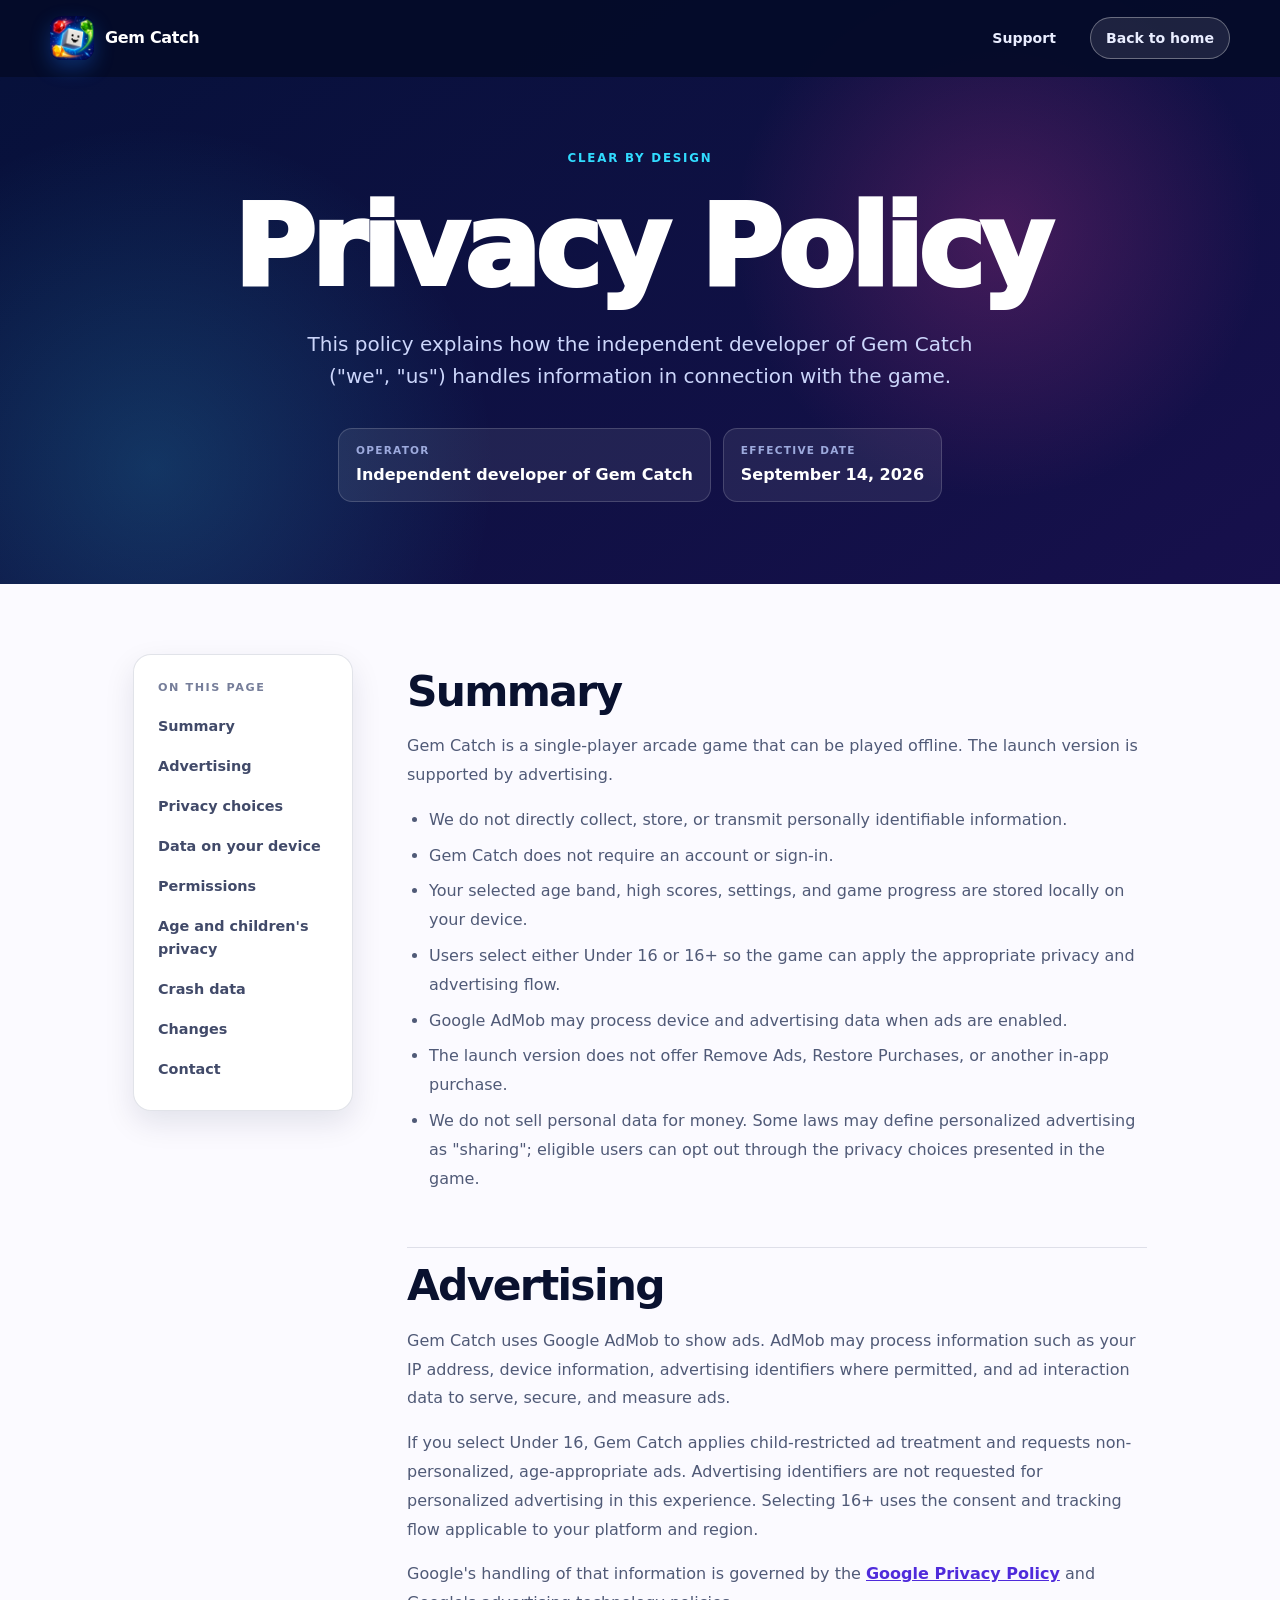
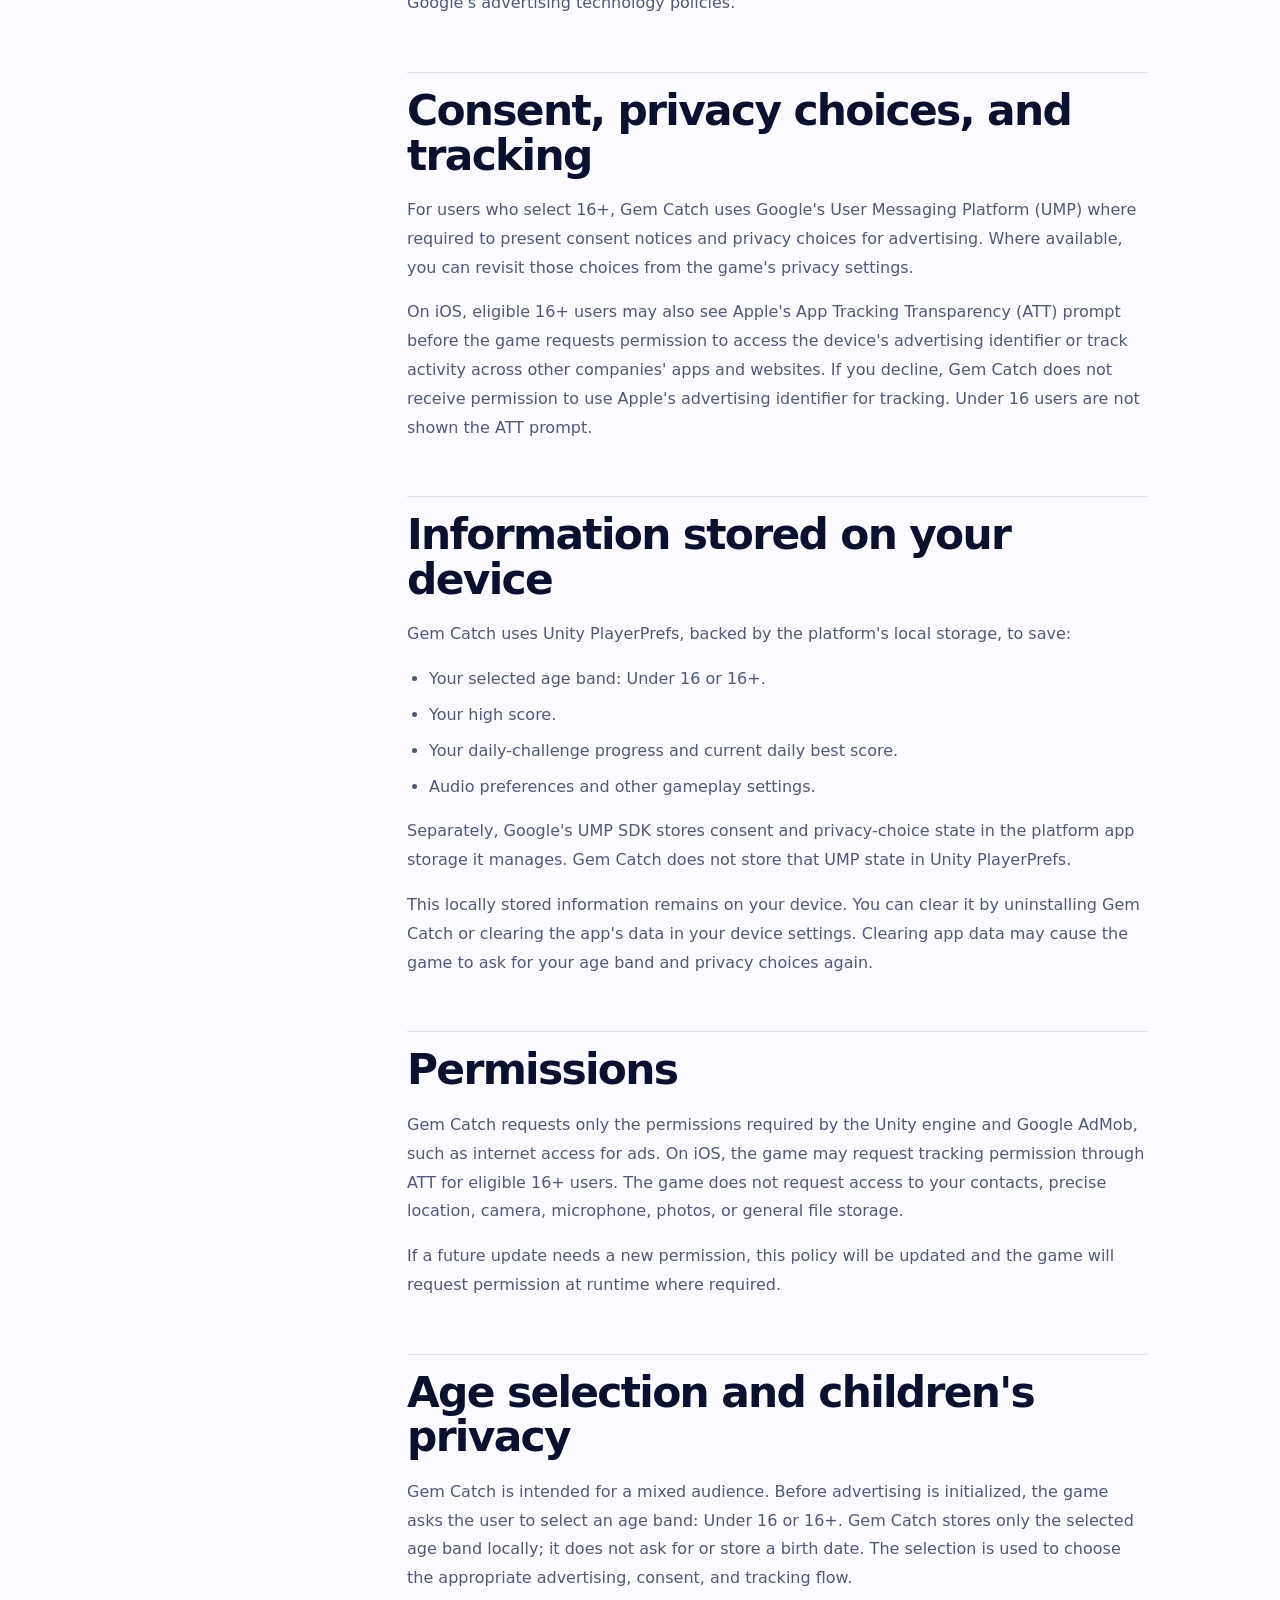
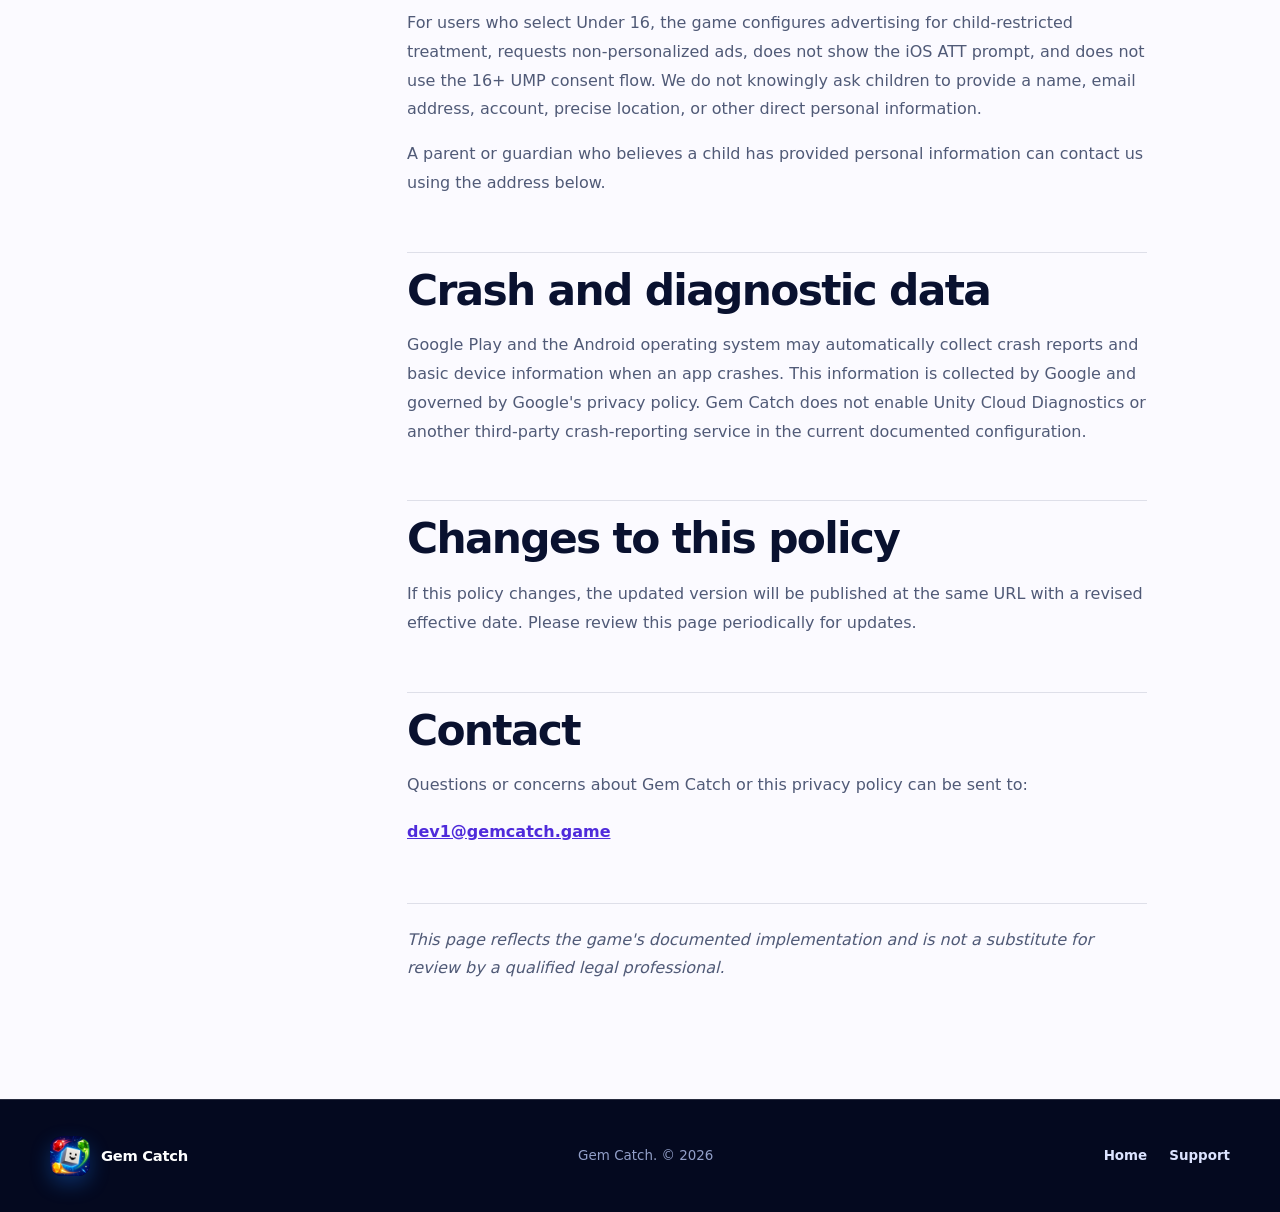
==== commit 083211c4: "Clarify privacy storage and data sharing Co-authored-by: Copilot App <223556219+Copilot@users.norepl" ====
--- a/privacy-policy/index.html
+++ b/privacy-policy/index.html
@@ -63,7 +63,7 @@
             </div>
             <div>
               <dt>Effective date</dt>
-              <dd><time datetime="2026-09-13">September 13, 2026</time></dd>
+              <dd><time datetime="2026-09-14">September 14, 2026</time></dd>
             </div>
           </dl>
         </div>
@@ -99,7 +99,7 @@
               <li>Users select either Under 16 or 16+ so the game can apply the appropriate privacy and advertising flow.</li>
               <li>Google AdMob may process device and advertising data when ads are enabled.</li>
               <li>The launch version does not offer Remove Ads, Restore Purchases, or another in-app purchase.</li>
-              <li>We do not sell your personal data.</li>
+              <li>We do not sell personal data for money. Some laws may define personalized advertising as "sharing"; eligible users can opt out through the privacy choices presented in the game.</li>
             </ul>
           </section>
 
@@ -155,13 +155,17 @@
               <li>Your high score.</li>
               <li>Your daily-challenge progress and current daily best score.</li>
               <li>Audio preferences and other gameplay settings.</li>
-              <li>Your consent and privacy-choice status where required.</li>
             </ul>
             <p>
-              This game data remains on your device. You can clear it by
-              uninstalling Gem Catch or clearing the app's data in your device
-              settings. Clearing this data may cause the game to ask for your
-              age band and privacy choices again.
+              Separately, Google's UMP SDK stores consent and privacy-choice
+              state in the platform app storage it manages. Gem Catch does not
+              store that UMP state in Unity PlayerPrefs.
+            </p>
+            <p>
+              This locally stored information remains on your device. You can
+              clear it by uninstalling Gem Catch or clearing the app's data in
+              your device settings. Clearing app data may cause the game to ask
+              for your age band and privacy choices again.
             </p>
           </section>
 
